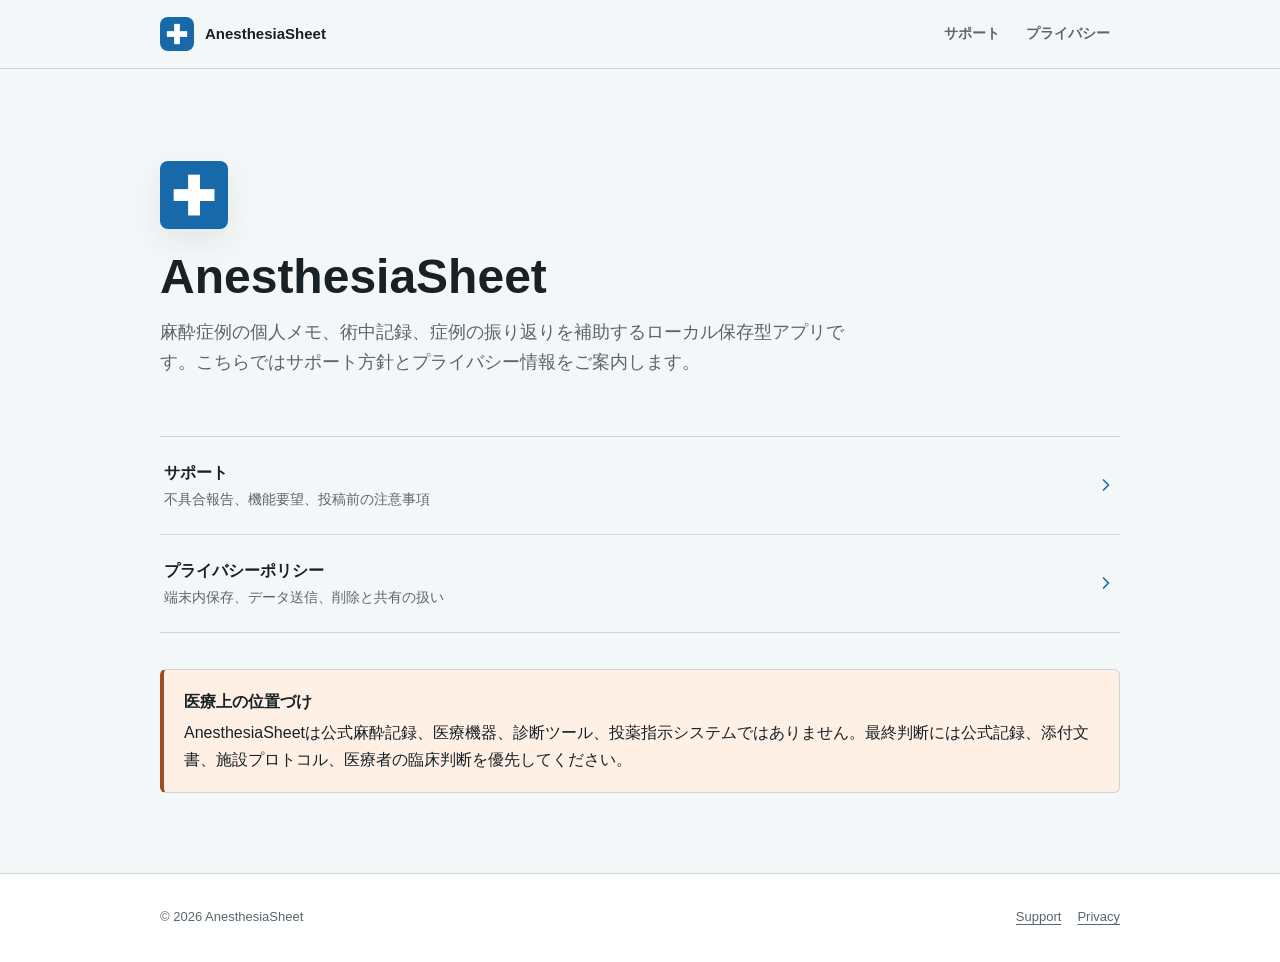
==== index.html @ b28fe206 "Prepare AnesthesiaSheet support site" ====
<!doctype html>
<html lang="ja">
<head>
  <meta charset="utf-8">
  <meta name="viewport" content="width=device-width, initial-scale=1">
  <meta name="description" content="AnesthesiaSheetの公式サポートとプライバシー情報。">
  <meta name="referrer" content="no-referrer">
  <meta http-equiv="Content-Security-Policy" content="default-src 'self'; style-src 'self'; img-src 'self'; object-src 'none'; base-uri 'none'; form-action 'none'">
  <meta name="theme-color" content="#f4f7f8" media="(prefers-color-scheme: light)">
  <meta name="theme-color" content="#0f1518" media="(prefers-color-scheme: dark)">
  <meta property="og:title" content="AnesthesiaSheet Support">
  <meta property="og:description" content="サポート窓口とプライバシー情報">
  <meta property="og:type" content="website">
  <meta property="og:url" content="https://better-day-tech.github.io/anesthesia-sheet-support/">
  <link rel="canonical" href="https://better-day-tech.github.io/anesthesia-sheet-support/">
  <link rel="icon" type="image/png" href="./assets/app-icon.png">
  <link rel="stylesheet" href="./assets/styles.css">
  <title>AnesthesiaSheet Support</title>
</head>
<body>
<a class="skip-link" href="#main">本文へ移動</a>
<header class="site-header">
  <div class="header-inner">
    <a class="brand" href="./" aria-current="page">
      <picture>
        <source srcset="./assets/app-icon-dark.png" media="(prefers-color-scheme: dark)">
        <img src="./assets/app-icon.png" alt="" width="34" height="34">
      </picture>
      <span>AnesthesiaSheet</span>
    </a>
    <nav class="site-nav" aria-label="メインナビゲーション">
      <a href="./support/">サポート</a>
      <a href="./privacy/">プライバシー</a>
    </nav>
  </div>
</header>

<main id="main" class="content">
  <section class="hero">
    <div class="hero-brand">
      <picture>
        <source srcset="./assets/app-icon-dark.png" media="(prefers-color-scheme: dark)">
        <img src="./assets/app-icon.png" alt="AnesthesiaSheetアプリアイコン" width="68" height="68">
      </picture>
    </div>
    <h1>AnesthesiaSheet</h1>
    <p class="lead">麻酔症例の個人メモ、術中記録、症例の振り返りを補助するローカル保存型アプリです。こちらではサポート方針とプライバシー情報をご案内します。</p>
  </section>

  <ul class="action-list" aria-label="サポート情報">
    <li>
      <a class="action-link" href="./support/">
        <span>
          <span class="action-title">サポート</span>
          <span class="action-description">不具合報告、機能要望、投稿前の注意事項</span>
        </span>
        <svg class="action-mark" viewBox="0 0 24 24" aria-hidden="true">
          <path d="m9 18 6-6-6-6"></path>
        </svg>
      </a>
    </li>
    <li>
      <a class="action-link" href="./privacy/">
        <span>
          <span class="action-title">プライバシーポリシー</span>
          <span class="action-description">端末内保存、データ送信、削除と共有の扱い</span>
        </span>
        <svg class="action-mark" viewBox="0 0 24 24" aria-hidden="true">
          <path d="m9 18 6-6-6-6"></path>
        </svg>
      </a>
    </li>
  </ul>

  <aside class="notice" aria-label="医療上の注意">
    <strong>医療上の位置づけ</strong>
    <p>AnesthesiaSheetは公式麻酔記録、医療機器、診断ツール、投薬指示システムではありません。最終判断には公式記録、添付文書、施設プロトコル、医療者の臨床判断を優先してください。</p>
  </aside>
</main>

<footer class="site-footer">
  <div class="footer-inner">
    <span>© 2026 AnesthesiaSheet</span>
    <nav class="footer-links" aria-label="フッターナビゲーション">
      <a href="./support/">Support</a>
      <a href="./privacy/">Privacy</a>
    </nav>
  </div>
</footer>
</body>
</html>
---- assets/styles.css ----
:root {
  color-scheme: light dark;
  --background: #f4f7f8;
  --surface: #ffffff;
  --surface-muted: #eaf1f3;
  --text: #172126;
  --text-muted: #59666d;
  --border: #cbd6da;
  --accent: #1769aa;
  --accent-strong: #0e568f;
  --accent-soft: #e5f2fa;
  --success: #237a57;
  --success-soft: #e5f4ed;
  --warning: #9a4f23;
  --warning-soft: #fff0e5;
  --focus: #f2a900;
  --shadow: 0 12px 30px rgb(23 33 38 / 8%);
}

@media (prefers-color-scheme: dark) {
  :root {
    --background: #0f1518;
    --surface: #171f23;
    --surface-muted: #202b30;
    --text: #f1f5f6;
    --text-muted: #b3c0c5;
    --border: #38474d;
    --accent: #79bff0;
    --accent-strong: #a5d6f7;
    --accent-soft: #17364a;
    --success: #73d2aa;
    --success-soft: #173c30;
    --warning: #f2ad7a;
    --warning-soft: #452b20;
    --focus: #ffd166;
    --shadow: 0 16px 34px rgb(0 0 0 / 24%);
  }
}

* {
  box-sizing: border-box;
}

html {
  scroll-behavior: smooth;
}

body {
  margin: 0;
  background: var(--background);
  color: var(--text);
  font-family: -apple-system, BlinkMacSystemFont, "Hiragino Sans", "Yu Gothic", sans-serif;
  font-size: 16px;
  line-height: 1.7;
}

a {
  color: var(--accent-strong);
  text-underline-offset: 0.2em;
}

a:hover {
  text-decoration-thickness: 2px;
}

a:focus-visible,
summary:focus-visible {
  outline: 3px solid var(--focus);
  outline-offset: 3px;
  border-radius: 4px;
}

.skip-link {
  position: fixed;
  z-index: 100;
  top: 10px;
  left: 10px;
  padding: 8px 12px;
  background: var(--text);
  color: var(--surface);
  transform: translateY(-160%);
}

.skip-link:focus {
  transform: translateY(0);
}

.site-header {
  position: sticky;
  z-index: 20;
  top: 0;
  border-bottom: 1px solid var(--border);
  background: color-mix(in srgb, var(--background) 92%, transparent);
  backdrop-filter: blur(18px);
}

.header-inner,
.content,
.footer-inner {
  width: min(100% - 40px, 960px);
  margin-inline: auto;
}

.header-inner {
  min-height: 68px;
  display: flex;
  align-items: center;
  justify-content: space-between;
  gap: 24px;
}

.brand {
  display: inline-flex;
  align-items: center;
  gap: 11px;
  color: var(--text);
  font-size: 15px;
  font-weight: 700;
  text-decoration: none;
}

.brand picture,
.brand img {
  display: block;
  width: 34px;
  height: 34px;
}

.brand img {
  border-radius: 8px;
}

.site-nav {
  display: flex;
  align-items: center;
  gap: 6px;
}

.site-nav a {
  padding: 7px 10px;
  border-radius: 6px;
  color: var(--text-muted);
  font-size: 14px;
  font-weight: 600;
  text-decoration: none;
}

.site-nav a:hover,
.site-nav a[aria-current="page"] {
  background: var(--surface-muted);
  color: var(--text);
}

.content {
  padding-block: 64px 80px;
}

.hero {
  max-width: 760px;
  padding-block: 28px 36px;
}

.hero-brand {
  display: flex;
  align-items: center;
  gap: 18px;
  margin-bottom: 20px;
}

.hero-brand picture,
.hero-brand img {
  display: block;
  width: 68px;
  height: 68px;
}

.hero-brand img {
  border-radius: 8px;
  box-shadow: var(--shadow);
}

h1,
h2,
h3,
p {
  margin-top: 0;
}

h1 {
  margin-bottom: 14px;
  font-size: clamp(2rem, 6vw, 3rem);
  line-height: 1.15;
  letter-spacing: 0;
}

h2 {
  margin-bottom: 12px;
  font-size: 1.35rem;
  line-height: 1.35;
  letter-spacing: 0;
}

h3 {
  margin-bottom: 8px;
  font-size: 1rem;
  line-height: 1.45;
  letter-spacing: 0;
}

p,
li {
  color: var(--text-muted);
}

.lead {
  max-width: 710px;
  margin-bottom: 0;
  color: var(--text-muted);
  font-size: 1.1rem;
}

.action-list {
  margin: 22px 0 0;
  padding: 0;
  border-top: 1px solid var(--border);
  list-style: none;
}

.action-list li {
  border-bottom: 1px solid var(--border);
}

.action-link {
  display: grid;
  grid-template-columns: minmax(0, 1fr) auto;
  gap: 18px;
  align-items: center;
  padding: 22px 4px;
  color: var(--text);
  text-decoration: none;
}

.action-link:hover .action-title {
  color: var(--accent-strong);
}

.action-title,
.action-description {
  display: block;
}

.action-title {
  margin-bottom: 2px;
  font-weight: 700;
}

.action-description {
  color: var(--text-muted);
  font-size: 14px;
}

.action-mark {
  display: block;
  width: 20px;
  height: 20px;
  color: var(--accent);
  fill: none;
  stroke: currentColor;
  stroke-linecap: round;
  stroke-linejoin: round;
  stroke-width: 2;
}

.notice {
  margin-top: 36px;
  padding: 18px 20px;
  border: 1px solid var(--border);
  border-left: 4px solid var(--warning);
  border-radius: 6px;
  background: var(--warning-soft);
}

.notice strong {
  display: block;
  margin-bottom: 4px;
}

.notice p {
  margin-bottom: 0;
  color: var(--text);
}

.page-header {
  max-width: 760px;
  margin-bottom: 42px;
}

.page-header h1 {
  margin-bottom: 10px;
}

.meta {
  margin-bottom: 14px;
  color: var(--text-muted);
  font-size: 13px;
}

.language-links {
  display: flex;
  flex-wrap: wrap;
  gap: 8px;
  margin-top: 20px;
}

.language-links a {
  padding: 6px 10px;
  border: 1px solid var(--border);
  border-radius: 6px;
  background: var(--surface);
  color: var(--text);
  font-size: 14px;
  font-weight: 600;
  text-decoration: none;
}

.fact-strip {
  display: grid;
  grid-template-columns: repeat(3, minmax(0, 1fr));
  margin: 30px 0 8px;
  border-block: 1px solid var(--border);
}

.fact {
  padding: 18px 16px;
}

.fact + .fact {
  border-left: 1px solid var(--border);
}

.fact-label,
.fact-value {
  display: block;
}

.fact-label {
  margin-bottom: 3px;
  color: var(--text-muted);
  font-size: 12px;
}

.fact-value {
  color: var(--success);
  font-size: 14px;
  font-weight: 700;
}

.page-layout {
  display: grid;
  grid-template-columns: 210px minmax(0, 1fr);
  gap: 54px;
  align-items: start;
}

.toc {
  position: sticky;
  top: 96px;
}

.toc h2 {
  margin-bottom: 10px;
  color: var(--text-muted);
  font-size: 12px;
  text-transform: uppercase;
}

.toc a {
  display: block;
  padding: 6px 0;
  color: var(--text-muted);
  font-size: 14px;
  text-decoration: none;
}

.toc a:hover {
  color: var(--text);
}

.document {
  min-width: 0;
}

.document > section {
  padding-bottom: 38px;
  scroll-margin-top: 98px;
}

.document > section + section {
  padding-top: 38px;
  border-top: 1px solid var(--border);
}

.document p:last-child,
.document ul:last-child {
  margin-bottom: 0;
}

.document ul {
  padding-left: 1.25rem;
}

.primary-link {
  display: inline-flex;
  align-items: center;
  justify-content: center;
  min-height: 44px;
  margin-top: 8px;
  padding: 9px 15px;
  border: 1px solid var(--accent-strong);
  border-radius: 6px;
  background: var(--accent-strong);
  color: var(--surface);
  font-weight: 700;
  text-decoration: none;
}

.primary-link:hover {
  filter: brightness(1.08);
}

.privacy-box {
  margin: 18px 0 0;
  padding: 16px 18px;
  border: 1px solid var(--border);
  border-radius: 6px;
  background: var(--surface-muted);
}

.privacy-box p {
  margin-bottom: 0;
  color: var(--text);
}

.site-footer {
  border-top: 1px solid var(--border);
  background: var(--surface);
}

.footer-inner {
  display: flex;
  align-items: center;
  justify-content: space-between;
  gap: 24px;
  min-height: 88px;
  color: var(--text-muted);
  font-size: 13px;
}

.footer-links {
  display: flex;
  gap: 16px;
}

.footer-links a {
  color: var(--text-muted);
}

@media (max-width: 720px) {
  .header-inner,
  .content,
  .footer-inner {
    width: min(100% - 28px, 960px);
  }

  .header-inner {
    min-height: 60px;
    gap: 12px;
  }

  .brand picture,
  .brand img {
    width: 30px;
    height: 30px;
  }

  .site-nav {
    gap: 0;
  }

  .site-nav a {
    padding-inline: 7px;
    font-size: 13px;
  }

  .content {
    padding-block: 38px 56px;
  }

  .hero {
    padding-block: 16px 26px;
  }

  .hero-brand {
    align-items: flex-start;
  }

  .hero-brand picture,
  .hero-brand img {
    width: 58px;
    height: 58px;
  }

  .page-layout {
    display: block;
  }

  .toc {
    position: static;
    margin-bottom: 38px;
    padding-bottom: 18px;
    border-bottom: 1px solid var(--border);
  }

  .toc nav {
    display: flex;
    flex-wrap: wrap;
    gap: 2px 14px;
  }

  .fact-strip {
    grid-template-columns: 1fr;
  }

  .fact + .fact {
    border-top: 1px solid var(--border);
    border-left: 0;
  }

  .footer-inner {
    align-items: flex-start;
    flex-direction: column;
    justify-content: center;
    padding-block: 20px;
  }
}

@media (prefers-reduced-motion: reduce) {
  html {
    scroll-behavior: auto;
  }
}
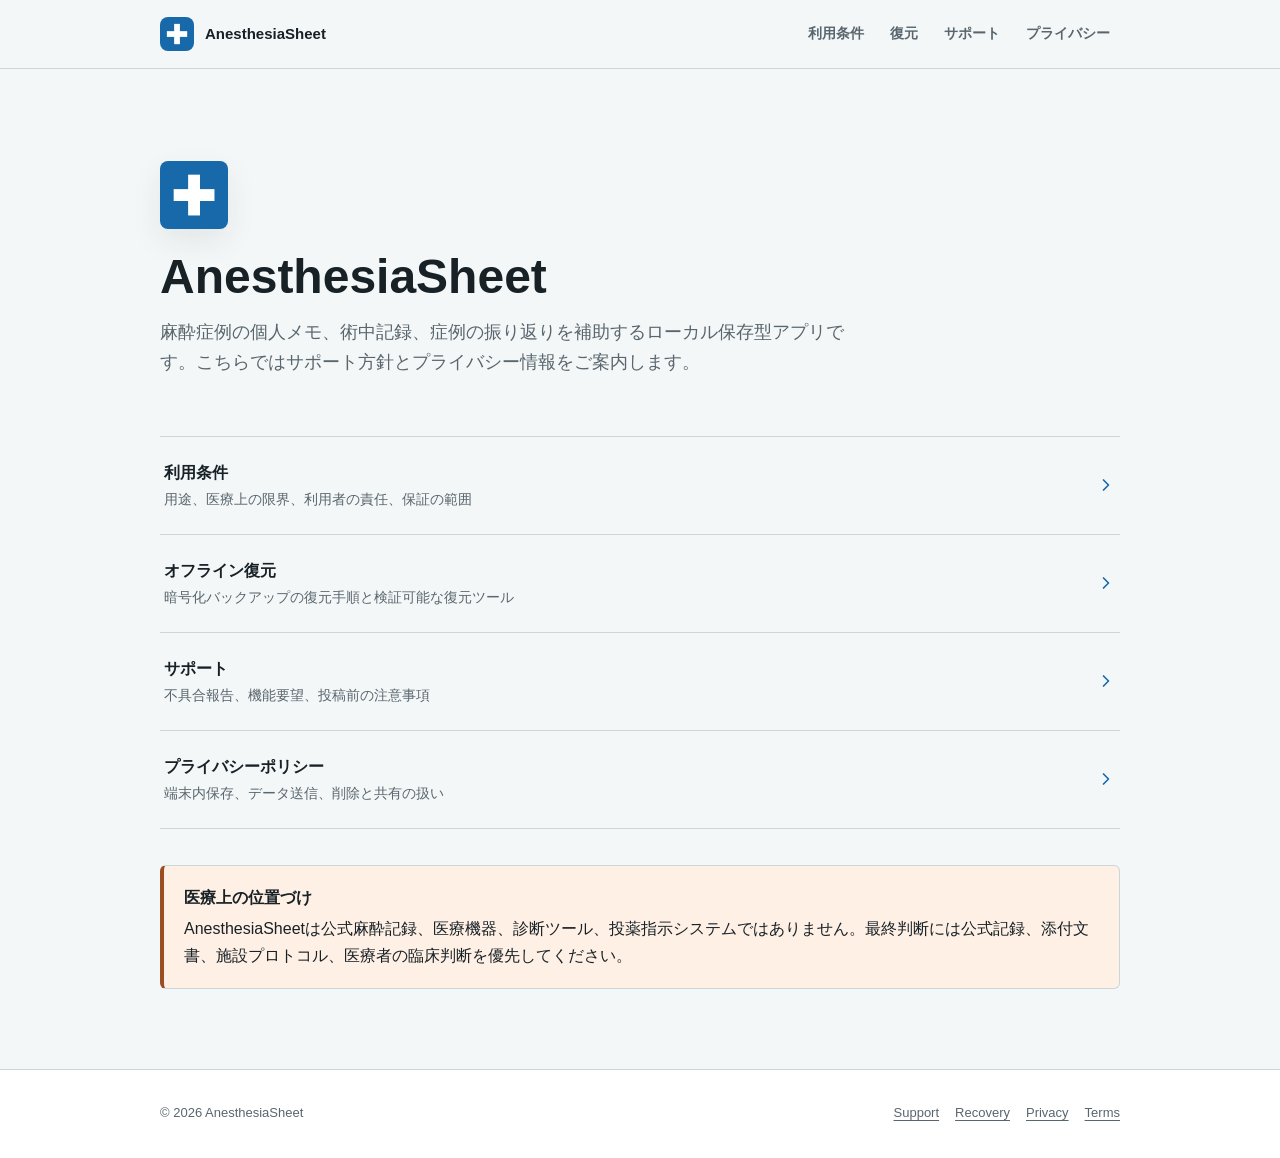
==== commit 94e214e5: "Finalize unpublished support and recovery package" ====
--- a/index.html
+++ b/index.html
@@ -29,6 +29,8 @@
       <span>AnesthesiaSheet</span>
     </a>
     <nav class="site-nav" aria-label="メインナビゲーション">
+      <a href="./terms/">利用条件</a>
+      <a href="./recovery/">復元</a>
       <a href="./support/">サポート</a>
       <a href="./privacy/">プライバシー</a>
     </nav>
@@ -48,6 +50,28 @@
   </section>
 
   <ul class="action-list" aria-label="サポート情報">
+    <li>
+      <a class="action-link" href="./terms/">
+        <span>
+          <span class="action-title">利用条件</span>
+          <span class="action-description">用途、医療上の限界、利用者の責任、保証の範囲</span>
+        </span>
+        <svg class="action-mark" viewBox="0 0 24 24" aria-hidden="true">
+          <path d="m9 18 6-6-6-6"></path>
+        </svg>
+      </a>
+    </li>
+    <li>
+      <a class="action-link" href="./recovery/">
+        <span>
+          <span class="action-title">オフライン復元</span>
+          <span class="action-description">暗号化バックアップの復元手順と検証可能な復元ツール</span>
+        </span>
+        <svg class="action-mark" viewBox="0 0 24 24" aria-hidden="true">
+          <path d="m9 18 6-6-6-6"></path>
+        </svg>
+      </a>
+    </li>
     <li>
       <a class="action-link" href="./support/">
         <span>
@@ -83,7 +107,9 @@
     <span>© 2026 AnesthesiaSheet</span>
     <nav class="footer-links" aria-label="フッターナビゲーション">
       <a href="./support/">Support</a>
+      <a href="./recovery/">Recovery</a>
       <a href="./privacy/">Privacy</a>
+      <a href="./terms/">Terms</a>
     </nav>
   </div>
 </footer>
--- a/assets/styles.css
+++ b/assets/styles.css
@@ -290,6 +290,77 @@
   color: var(--text);
 }
 
+.eyebrow {
+  margin-bottom: 8px;
+  color: var(--accent-strong);
+  font-size: 13px;
+  font-weight: 700;
+  text-transform: uppercase;
+}
+
+.document-page {
+  max-width: 960px;
+}
+
+.document-section {
+  max-width: 760px;
+  padding-block: 26px;
+  border-top: 1px solid var(--border);
+}
+
+.document-section code {
+  padding: 2px 5px;
+  border-radius: 4px;
+  background: var(--surface-muted);
+  color: var(--text);
+  font-family: ui-monospace, SFMono-Regular, Menlo, monospace;
+  font-size: 0.9em;
+}
+
+.steps {
+  margin: 0;
+  padding-left: 1.4em;
+}
+
+.steps li + li {
+  margin-top: 9px;
+}
+
+.download-row {
+  display: grid;
+  grid-template-columns: repeat(2, minmax(0, 1fr));
+  gap: 12px;
+}
+
+.download-button {
+  display: grid;
+  min-height: 82px;
+  align-content: center;
+  padding: 14px 16px;
+  border: 1px solid var(--accent);
+  border-radius: 6px;
+  background: var(--accent-soft);
+  color: var(--text);
+  font-weight: 700;
+  text-decoration: none;
+}
+
+.download-button.secondary {
+  border-color: var(--border);
+  background: var(--surface);
+}
+
+.download-button span {
+  color: var(--text-muted);
+  font-size: 13px;
+  font-weight: 400;
+}
+
+.document-note {
+  margin-top: 14px;
+  font-size: 14px;
+}
+
 .page-header {
   max-width: 760px;
   margin-bottom: 42px;
@@ -466,6 +537,10 @@
 }
 
 @media (max-width: 720px) {
+  .download-row {
+    grid-template-columns: 1fr;
+  }
+
   .header-inner,
   .content,
   .footer-inner {
@@ -544,6 +619,33 @@
   }
 }
 
+@media (max-width: 520px) {
+  .brand {
+    flex: 0 0 auto;
+  }
+
+  .brand span {
+    position: absolute;
+    width: 1px;
+    height: 1px;
+    padding: 0;
+    margin: -1px;
+    overflow: hidden;
+    clip: rect(0, 0, 0, 0);
+    white-space: nowrap;
+    border: 0;
+  }
+
+  .site-nav {
+    min-width: 0;
+  }
+
+  .site-nav a {
+    padding-inline: 6px;
+    font-size: 12px;
+  }
+}
+
 @media (prefers-reduced-motion: reduce) {
   html {
     scroll-behavior: auto;
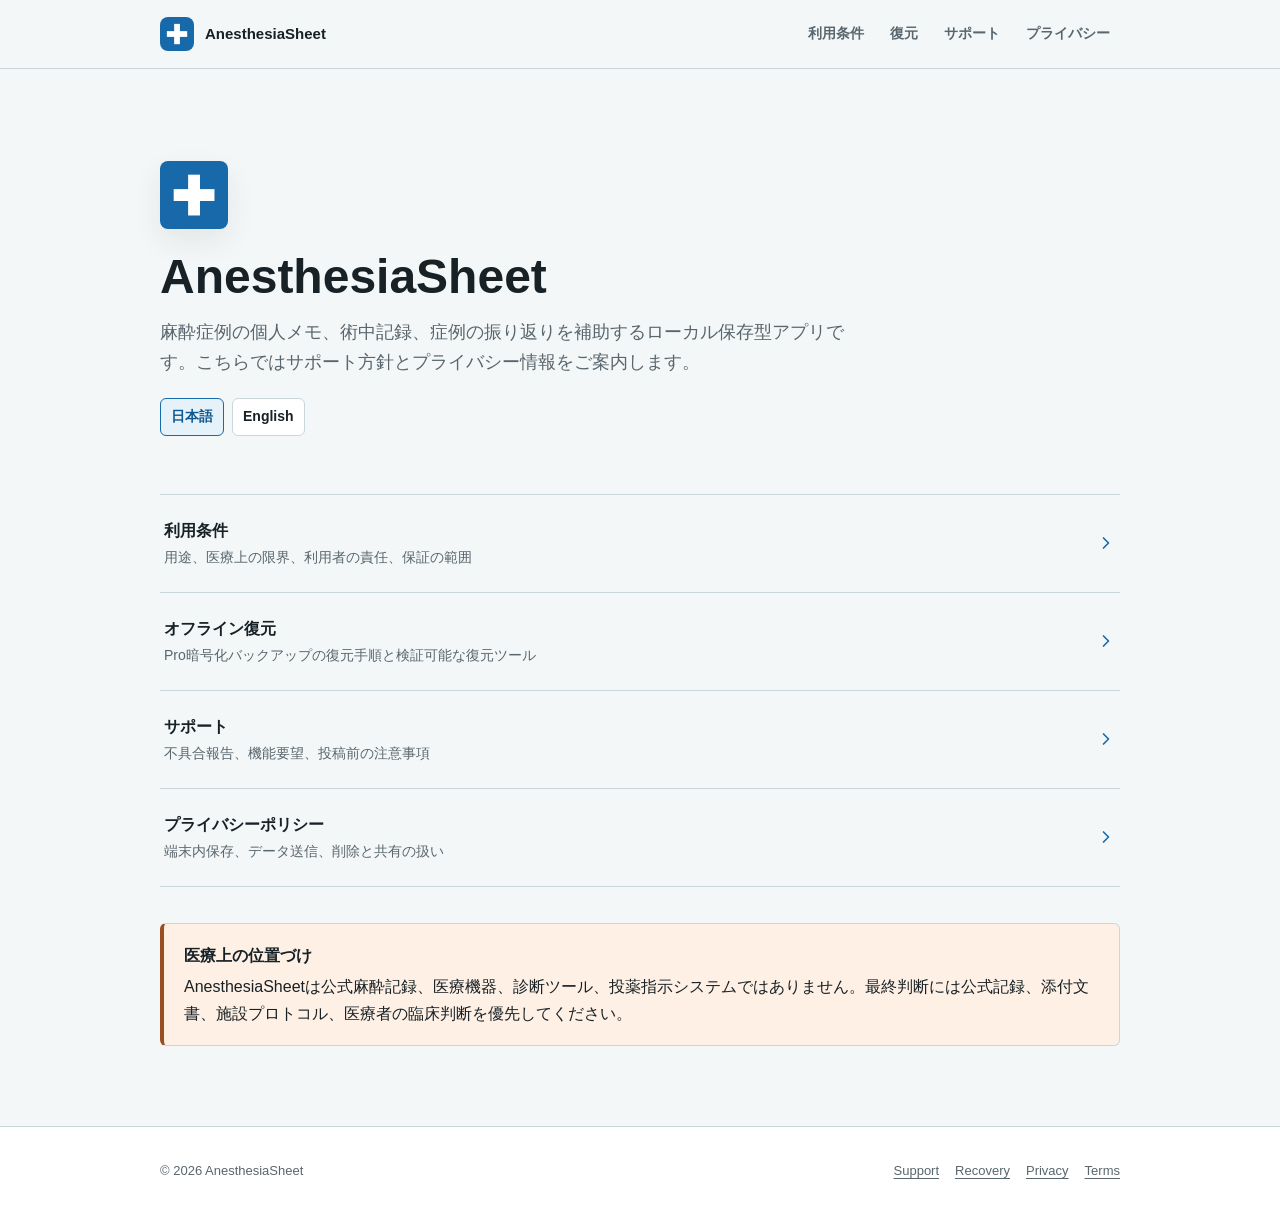
==== commit 7714cb12: "Bilingual support documents (7/17)" ====
--- a/index.html
+++ b/index.html
@@ -13,6 +13,9 @@
   <meta property="og:type" content="website">
   <meta property="og:url" content="https://better-day-tech.github.io/anesthesia-sheet-support/">
   <link rel="canonical" href="https://better-day-tech.github.io/anesthesia-sheet-support/">
+  <link rel="alternate" hreflang="ja" href="https://better-day-tech.github.io/anesthesia-sheet-support/">
+  <link rel="alternate" hreflang="en" href="https://better-day-tech.github.io/anesthesia-sheet-support/en/">
+  <link rel="alternate" hreflang="x-default" href="https://better-day-tech.github.io/anesthesia-sheet-support/">
   <link rel="icon" type="image/png" href="./assets/app-icon.png">
   <link rel="stylesheet" href="./assets/styles.css">
   <title>AnesthesiaSheet Support</title>
@@ -47,6 +50,10 @@
     </div>
     <h1>AnesthesiaSheet</h1>
     <p class="lead">麻酔症例の個人メモ、術中記録、症例の振り返りを補助するローカル保存型アプリです。こちらではサポート方針とプライバシー情報をご案内します。</p>
+    <nav class="language-links" aria-label="言語">
+      <a href="./" aria-current="page" lang="ja">日本語</a>
+      <a href="./en/" hreflang="en" lang="en">English</a>
+    </nav>
   </section>
 
   <ul class="action-list" aria-label="サポート情報">
@@ -65,7 +72,7 @@
       <a class="action-link" href="./recovery/">
         <span>
           <span class="action-title">オフライン復元</span>
-          <span class="action-description">暗号化バックアップの復元手順と検証可能な復元ツール</span>
+          <span class="action-description">Pro暗号化バックアップの復元手順と検証可能な復元ツール</span>
         </span>
         <svg class="action-mark" viewBox="0 0 24 24" aria-hidden="true">
           <path d="m9 18 6-6-6-6"></path>
--- a/assets/styles.css
+++ b/assets/styles.css
@@ -394,6 +394,13 @@
   text-decoration: none;
 }
 
+.language-links a:hover,
+.language-links a[aria-current="page"] {
+  border-color: var(--accent);
+  background: var(--accent-soft);
+  color: var(--accent-strong);
+}
+
 .fact-strip {
   display: grid;
   grid-template-columns: repeat(3, minmax(0, 1fr));
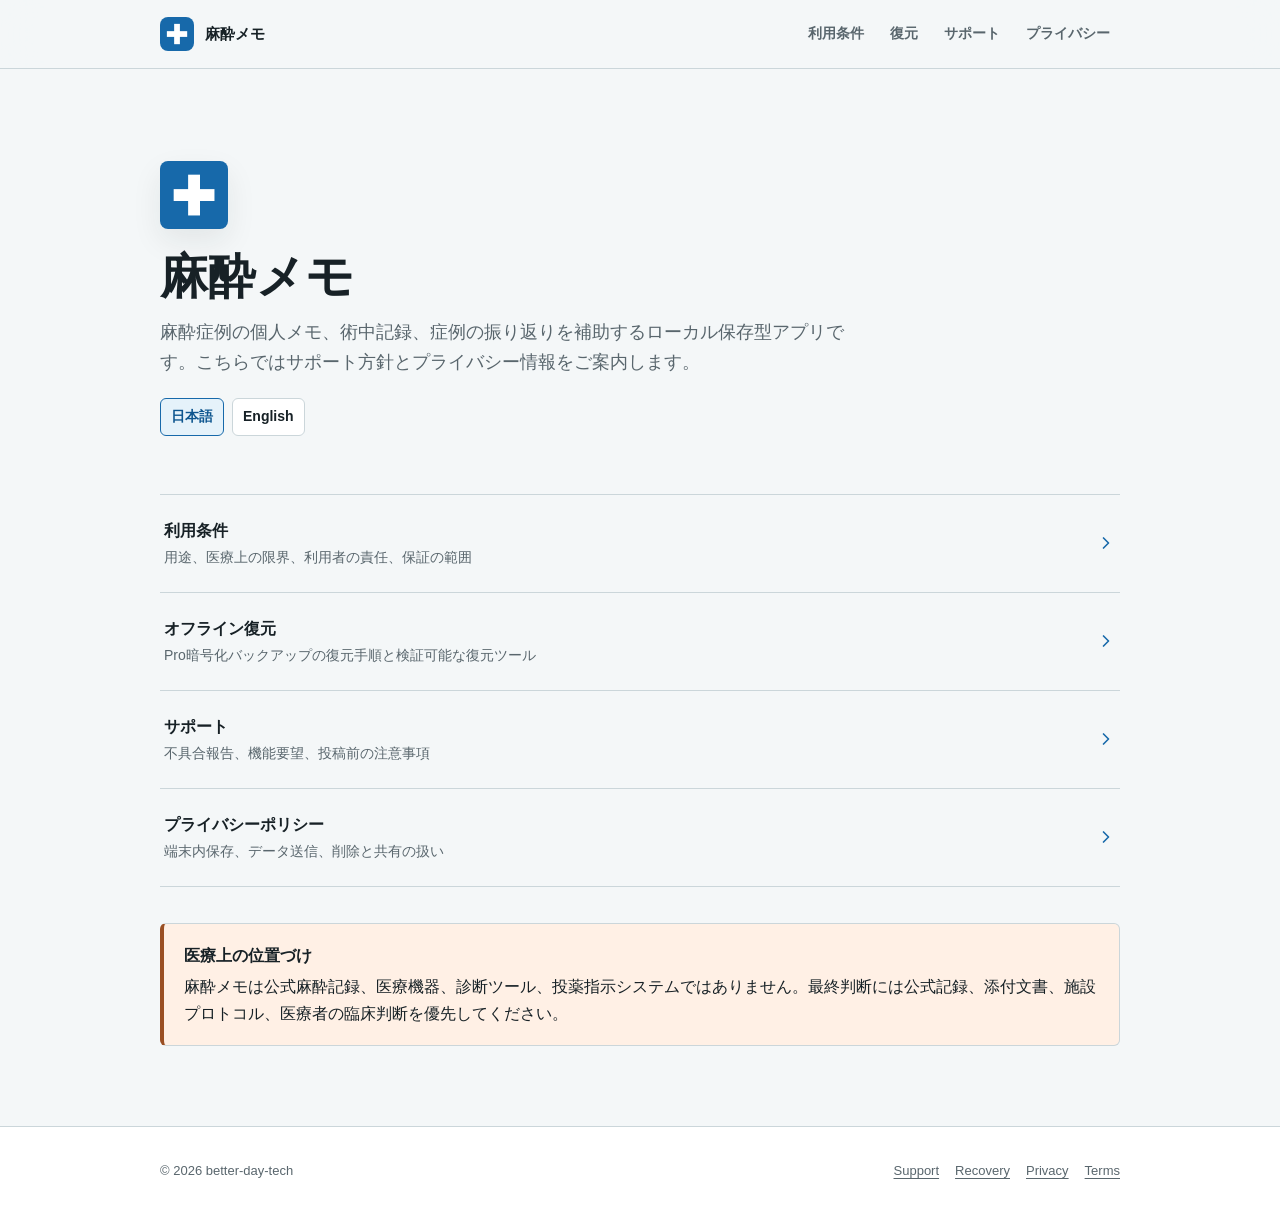
==== commit bcb5cfa4: "Align public support site with Anesthesia Memo branding" ====
--- a/index.html
+++ b/index.html
@@ -3,12 +3,12 @@
 <head>
   <meta charset="utf-8">
   <meta name="viewport" content="width=device-width, initial-scale=1">
-  <meta name="description" content="AnesthesiaSheetの公式サポートとプライバシー情報。">
+  <meta name="description" content="麻酔メモの公式サポートとプライバシー情報。">
   <meta name="referrer" content="no-referrer">
   <meta http-equiv="Content-Security-Policy" content="default-src 'self'; style-src 'self'; img-src 'self'; object-src 'none'; base-uri 'none'; form-action 'none'">
   <meta name="theme-color" content="#f4f7f8" media="(prefers-color-scheme: light)">
   <meta name="theme-color" content="#0f1518" media="(prefers-color-scheme: dark)">
-  <meta property="og:title" content="AnesthesiaSheet Support">
+  <meta property="og:title" content="麻酔メモ サポート">
   <meta property="og:description" content="サポート窓口とプライバシー情報">
   <meta property="og:type" content="website">
   <meta property="og:url" content="https://better-day-tech.github.io/anesthesia-sheet-support/">
@@ -18,7 +18,7 @@
   <link rel="alternate" hreflang="x-default" href="https://better-day-tech.github.io/anesthesia-sheet-support/">
   <link rel="icon" type="image/png" href="./assets/app-icon.png">
   <link rel="stylesheet" href="./assets/styles.css">
-  <title>AnesthesiaSheet Support</title>
+  <title>麻酔メモ サポート</title>
 </head>
 <body>
 <a class="skip-link" href="#main">本文へ移動</a>
@@ -29,7 +29,7 @@
         <source srcset="./assets/app-icon-dark.png" media="(prefers-color-scheme: dark)">
         <img src="./assets/app-icon.png" alt="" width="34" height="34">
       </picture>
-      <span>AnesthesiaSheet</span>
+      <span>麻酔メモ</span>
     </a>
     <nav class="site-nav" aria-label="メインナビゲーション">
       <a href="./terms/">利用条件</a>
@@ -45,10 +45,10 @@
     <div class="hero-brand">
       <picture>
         <source srcset="./assets/app-icon-dark.png" media="(prefers-color-scheme: dark)">
-        <img src="./assets/app-icon.png" alt="AnesthesiaSheetアプリアイコン" width="68" height="68">
+        <img src="./assets/app-icon.png" alt="麻酔メモのアプリアイコン" width="68" height="68">
       </picture>
     </div>
-    <h1>AnesthesiaSheet</h1>
+    <h1>麻酔メモ</h1>
     <p class="lead">麻酔症例の個人メモ、術中記録、症例の振り返りを補助するローカル保存型アプリです。こちらではサポート方針とプライバシー情報をご案内します。</p>
     <nav class="language-links" aria-label="言語">
       <a href="./" aria-current="page" lang="ja">日本語</a>
@@ -105,13 +105,13 @@
 
   <aside class="notice" aria-label="医療上の注意">
     <strong>医療上の位置づけ</strong>
-    <p>AnesthesiaSheetは公式麻酔記録、医療機器、診断ツール、投薬指示システムではありません。最終判断には公式記録、添付文書、施設プロトコル、医療者の臨床判断を優先してください。</p>
+    <p>麻酔メモは公式麻酔記録、医療機器、診断ツール、投薬指示システムではありません。最終判断には公式記録、添付文書、施設プロトコル、医療者の臨床判断を優先してください。</p>
   </aside>
 </main>
 
 <footer class="site-footer">
   <div class="footer-inner">
-    <span>© 2026 AnesthesiaSheet</span>
+    <span>© 2026 better-day-tech</span>
     <nav class="footer-links" aria-label="フッターナビゲーション">
       <a href="./support/">Support</a>
       <a href="./recovery/">Recovery</a>
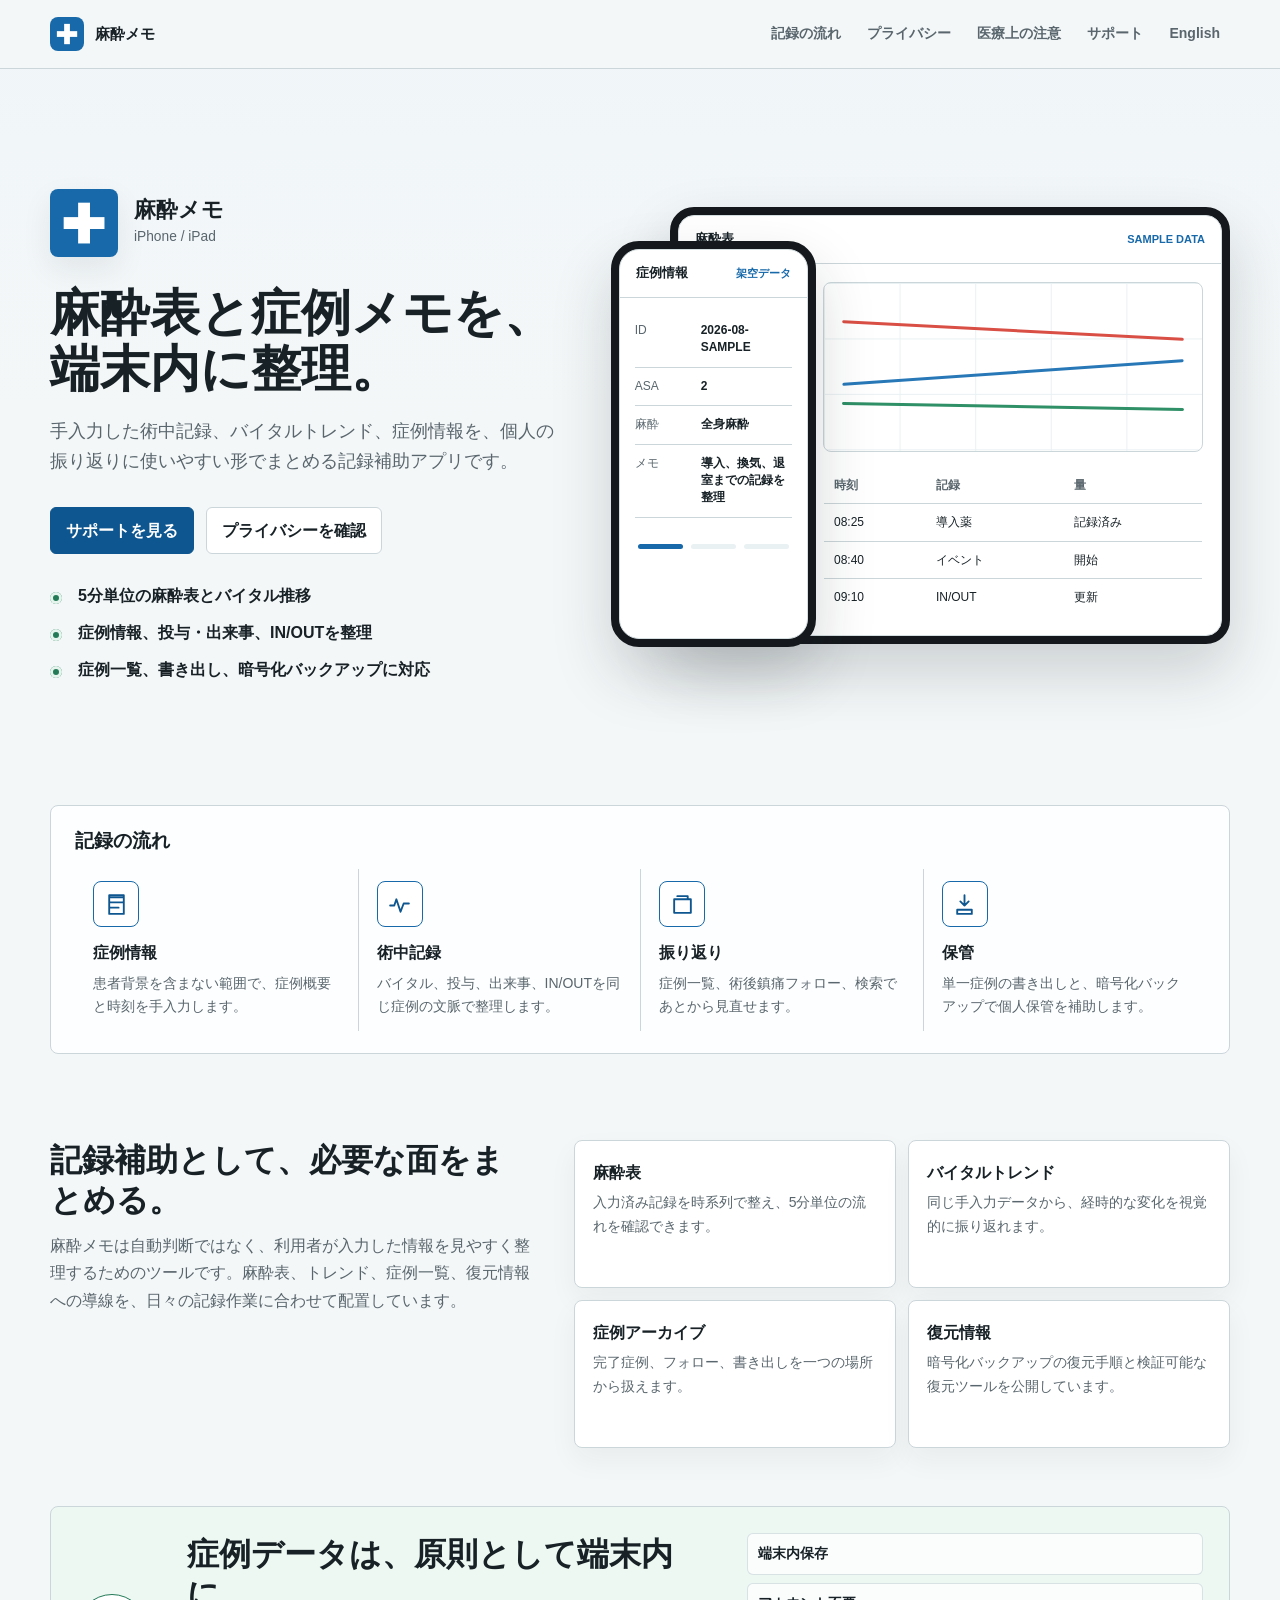
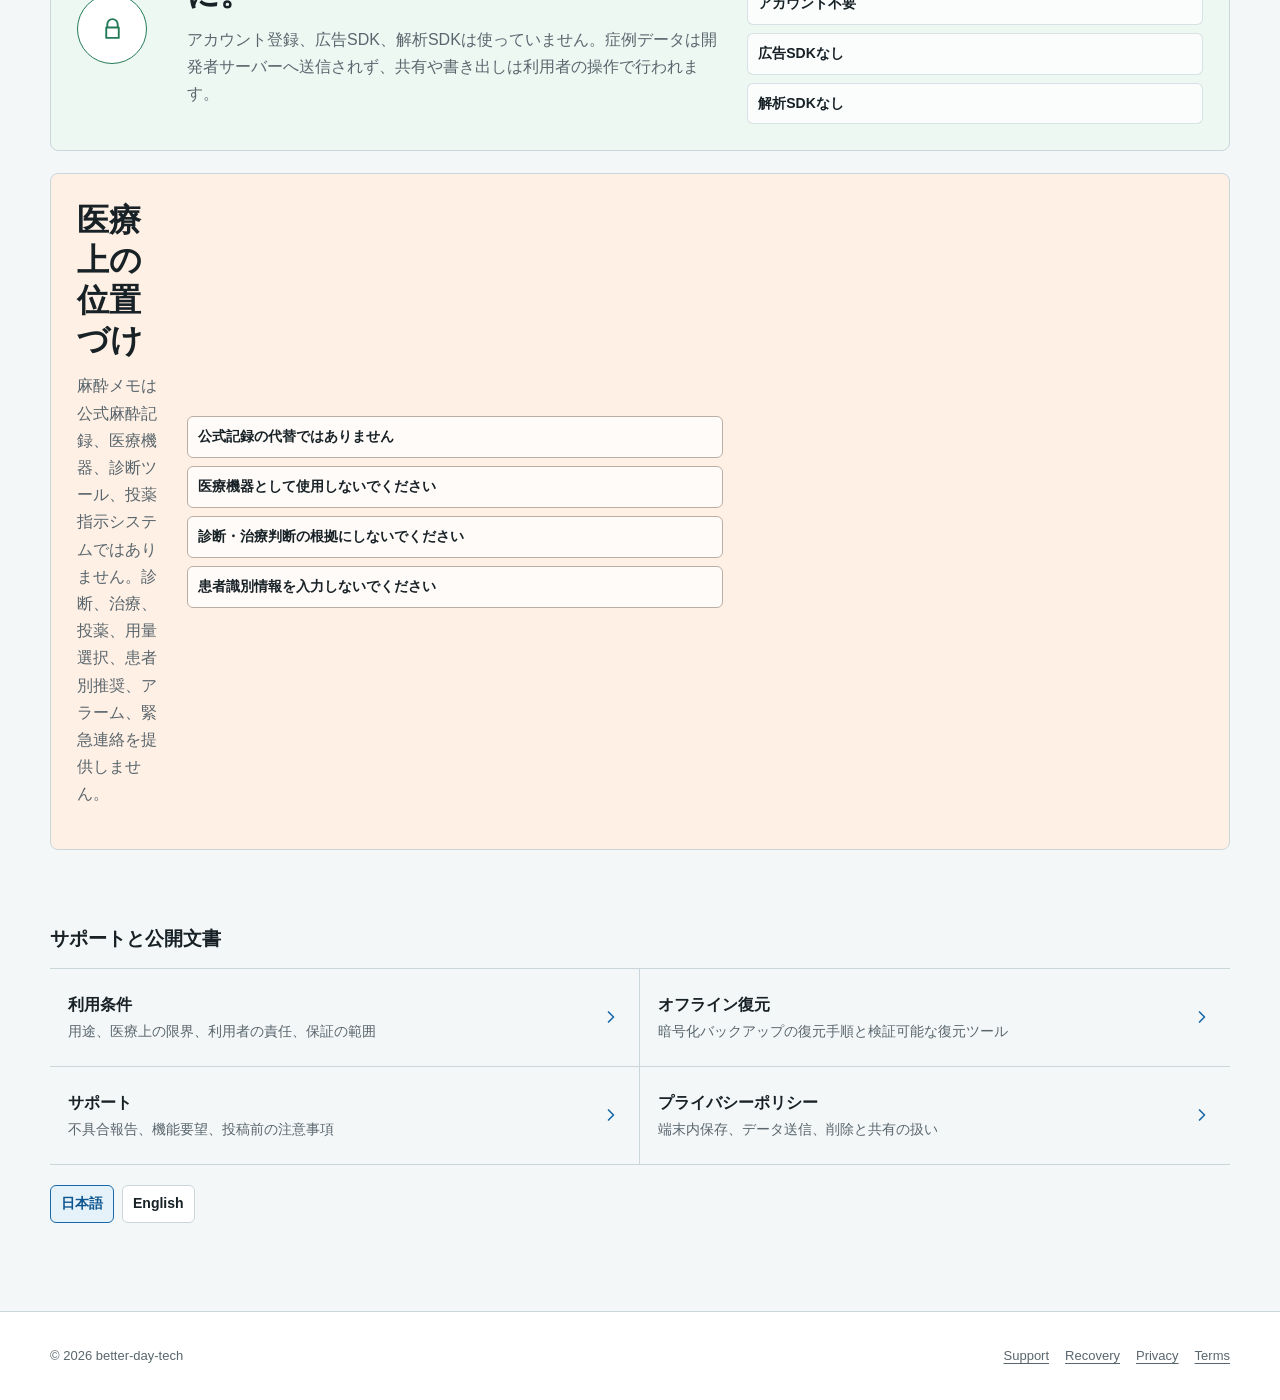
==== commit 38192656: "Improve product landing page" ====
--- a/index.html
+++ b/index.html
@@ -3,13 +3,13 @@
 <head>
   <meta charset="utf-8">
   <meta name="viewport" content="width=device-width, initial-scale=1">
-  <meta name="description" content="麻酔メモの公式サポートとプライバシー情報。">
+  <meta name="description" content="麻酔表、バイタルトレンド、症例メモを端末内に整理する記録補助アプリ、麻酔メモの公式サポートページ。">
   <meta name="referrer" content="no-referrer">
   <meta http-equiv="Content-Security-Policy" content="default-src 'self'; style-src 'self'; img-src 'self'; object-src 'none'; base-uri 'none'; form-action 'none'">
   <meta name="theme-color" content="#f4f7f8" media="(prefers-color-scheme: light)">
   <meta name="theme-color" content="#0f1518" media="(prefers-color-scheme: dark)">
-  <meta property="og:title" content="麻酔メモ サポート">
-  <meta property="og:description" content="サポート窓口とプライバシー情報">
+  <meta property="og:title" content="麻酔メモ | Better Day Tech">
+  <meta property="og:description" content="麻酔表、バイタルトレンド、症例メモを端末内に整理する記録補助アプリ。">
   <meta property="og:type" content="website">
   <meta property="og:url" content="https://better-day-tech.github.io/anesthesia-sheet-support/">
   <link rel="canonical" href="https://better-day-tech.github.io/anesthesia-sheet-support/">
@@ -18,9 +18,9 @@
   <link rel="alternate" hreflang="x-default" href="https://better-day-tech.github.io/anesthesia-sheet-support/">
   <link rel="icon" type="image/png" href="./assets/app-icon.png">
   <link rel="stylesheet" href="./assets/styles.css">
-  <title>麻酔メモ サポート</title>
+  <title>麻酔メモ | Better Day Tech</title>
 </head>
-<body>
+<body class="product-home">
 <a class="skip-link" href="#main">本文へ移動</a>
 <header class="site-header">
   <div class="header-inner">
@@ -32,81 +32,217 @@
       <span>麻酔メモ</span>
     </a>
     <nav class="site-nav" aria-label="メインナビゲーション">
-      <a href="./terms/">利用条件</a>
-      <a href="./recovery/">復元</a>
+      <a href="#workflow">記録の流れ</a>
+      <a href="#privacy">プライバシー</a>
+      <a href="#boundary">医療上の注意</a>
       <a href="./support/">サポート</a>
-      <a href="./privacy/">プライバシー</a>
+      <a href="./en/" hreflang="en" lang="en">English</a>
     </nav>
   </div>
 </header>
 
-<main id="main" class="content">
-  <section class="hero">
-    <div class="hero-brand">
-      <picture>
-        <source srcset="./assets/app-icon-dark.png" media="(prefers-color-scheme: dark)">
-        <img src="./assets/app-icon.png" alt="麻酔メモのアプリアイコン" width="68" height="68">
-      </picture>
-    </div>
-    <h1>麻酔メモ</h1>
-    <p class="lead">麻酔症例の個人メモ、術中記録、症例の振り返りを補助するローカル保存型アプリです。こちらではサポート方針とプライバシー情報をご案内します。</p>
+<main id="main" class="content home-content">
+  <section class="product-hero" aria-labelledby="hero-title">
+    <div class="hero-copy">
+      <div class="hero-brand-lockup">
+        <picture>
+          <source srcset="./assets/app-icon-dark.png" media="(prefers-color-scheme: dark)">
+          <img src="./assets/app-icon.png" alt="" width="68" height="68">
+        </picture>
+        <span>
+          <strong>麻酔メモ</strong>
+          <small>iPhone / iPad</small>
+        </span>
+      </div>
+      <h1 id="hero-title">麻酔表と症例メモを、<br>端末内に整理。</h1>
+      <p class="lead">手入力した術中記録、バイタルトレンド、症例情報を、個人の振り返りに使いやすい形でまとめる記録補助アプリです。</p>
+      <div class="hero-actions">
+        <a class="primary-link" href="./support/">サポートを見る</a>
+        <a class="secondary-link" href="./privacy/">プライバシーを確認</a>
+      </div>
+      <ul class="hero-proof" aria-label="主な特徴">
+        <li>5分単位の麻酔表とバイタル推移</li>
+        <li>症例情報、投与・出来事、IN/OUTを整理</li>
+        <li>症例一覧、書き出し、暗号化バックアップに対応</li>
+      </ul>
+    </div>
+
+    <div class="device-showcase" aria-label="麻酔メモの画面イメージ">
+      <div class="phone-frame" aria-hidden="true">
+        <div class="mock-screen">
+          <div class="mock-bar">
+            <span>症例情報</span>
+            <strong>架空データ</strong>
+          </div>
+          <dl class="case-list">
+            <div><dt>ID</dt><dd>2026-08-SAMPLE</dd></div>
+            <div><dt>ASA</dt><dd>2</dd></div>
+            <div><dt>麻酔</dt><dd>全身麻酔</dd></div>
+            <div><dt>メモ</dt><dd>導入、換気、退室までの記録を整理</dd></div>
+          </dl>
+          <div class="mini-tabs">
+            <span></span><span></span><span></span>
+          </div>
+        </div>
+      </div>
+
+      <div class="tablet-frame" aria-hidden="true">
+        <div class="mock-screen tablet-screen">
+          <div class="mock-bar">
+            <span>麻酔表</span>
+            <strong>SAMPLE DATA</strong>
+          </div>
+          <div class="chart-layout">
+            <div class="timeline">
+              <span>08:20 入室</span>
+              <span>08:25 麻酔導入</span>
+              <span>08:40 手術開始</span>
+              <span>10:15 退室</span>
+            </div>
+            <div class="trend-card">
+              <div class="trend-grid">
+                <i class="line red"></i>
+                <i class="line blue"></i>
+                <i class="line green"></i>
+              </div>
+            </div>
+            <table class="mock-table">
+              <tr><th>時刻</th><th>記録</th><th>量</th></tr>
+              <tr><td>08:25</td><td>導入薬</td><td>記録済み</td></tr>
+              <tr><td>08:40</td><td>イベント</td><td>開始</td></tr>
+              <tr><td>09:10</td><td>IN/OUT</td><td>更新</td></tr>
+            </table>
+          </div>
+        </div>
+      </div>
+    </div>
+  </section>
+
+  <section id="workflow" class="workflow-panel" aria-labelledby="workflow-title">
+    <h2 id="workflow-title">記録の流れ</h2>
+    <ol class="workflow-list">
+      <li>
+        <span class="step-icon">
+          <svg viewBox="0 0 24 24" aria-hidden="true"><path d="M6 5h12M6 10h12M6 15h8M5 3h14v18H5z"></path></svg>
+        </span>
+        <strong>症例情報</strong>
+        <p>患者背景を含まない範囲で、症例概要と時刻を手入力します。</p>
+      </li>
+      <li>
+        <span class="step-icon">
+          <svg viewBox="0 0 24 24" aria-hidden="true"><path d="M3 13h4l2-6 4 12 3-8h5"></path></svg>
+        </span>
+        <strong>術中記録</strong>
+        <p>バイタル、投与、出来事、IN/OUTを同じ症例の文脈で整理します。</p>
+      </li>
+      <li>
+        <span class="step-icon">
+          <svg viewBox="0 0 24 24" aria-hidden="true"><path d="M4 7h16v13H4zM7 4h10v3"></path></svg>
+        </span>
+        <strong>振り返り</strong>
+        <p>症例一覧、術後鎮痛フォロー、検索であとから見直せます。</p>
+      </li>
+      <li>
+        <span class="step-icon">
+          <svg viewBox="0 0 24 24" aria-hidden="true"><path d="M12 3v10m0 0 4-4m-4 4-4-4M5 17h14v4H5z"></path></svg>
+        </span>
+        <strong>保管</strong>
+        <p>単一症例の書き出しと、暗号化バックアップで個人保管を補助します。</p>
+      </li>
+    </ol>
+  </section>
+
+  <section class="feature-section" aria-labelledby="features-title">
+    <div>
+      <h2 id="features-title">記録補助として、必要な面をまとめる。</h2>
+      <p>麻酔メモは自動判断ではなく、利用者が入力した情報を見やすく整理するためのツールです。麻酔表、トレンド、症例一覧、復元情報への導線を、日々の記録作業に合わせて配置しています。</p>
+    </div>
+    <div class="feature-grid">
+      <article>
+        <strong>麻酔表</strong>
+        <p>入力済み記録を時系列で整え、5分単位の流れを確認できます。</p>
+      </article>
+      <article>
+        <strong>バイタルトレンド</strong>
+        <p>同じ手入力データから、経時的な変化を視覚的に振り返れます。</p>
+      </article>
+      <article>
+        <strong>症例アーカイブ</strong>
+        <p>完了症例、フォロー、書き出しを一つの場所から扱えます。</p>
+      </article>
+      <article>
+        <strong>復元情報</strong>
+        <p>暗号化バックアップの復元手順と検証可能な復元ツールを公開しています。</p>
+      </article>
+    </div>
+  </section>
+
+  <section id="privacy" class="privacy-band" aria-labelledby="privacy-title">
+    <div class="privacy-lock" aria-hidden="true">
+      <svg viewBox="0 0 24 24"><path d="M7 11V8a5 5 0 0 1 10 0v3M6 11h12v10H6z"></path></svg>
+    </div>
+    <div>
+      <h2 id="privacy-title">症例データは、原則として端末内に。</h2>
+      <p>アカウント登録、広告SDK、解析SDKは使っていません。症例データは開発者サーバーへ送信されず、共有や書き出しは利用者の操作で行われます。</p>
+    </div>
+    <ul class="privacy-points" aria-label="プライバシー方針">
+      <li>端末内保存</li>
+      <li>アカウント不要</li>
+      <li>広告SDKなし</li>
+      <li>解析SDKなし</li>
+    </ul>
+  </section>
+
+  <section id="boundary" class="boundary-band" aria-labelledby="boundary-title">
+    <div>
+      <h2 id="boundary-title">医療上の位置づけ</h2>
+      <p>麻酔メモは公式麻酔記録、医療機器、診断ツール、投薬指示システムではありません。診断、治療、投薬、用量選択、患者別推奨、アラーム、緊急連絡を提供しません。</p>
+    </div>
+    <ul class="boundary-list">
+      <li>公式記録の代替ではありません</li>
+      <li>医療機器として使用しないでください</li>
+      <li>診断・治療判断の根拠にしないでください</li>
+      <li>患者識別情報を入力しないでください</li>
+    </ul>
+  </section>
+
+  <section class="document-links" aria-labelledby="documents-title">
+    <h2 id="documents-title">サポートと公開文書</h2>
+    <div class="document-link-grid">
+      <a class="action-link" href="./terms/">
+        <span>
+          <span class="action-title">利用条件</span>
+          <span class="action-description">用途、医療上の限界、利用者の責任、保証の範囲</span>
+        </span>
+        <svg class="action-mark" viewBox="0 0 24 24" aria-hidden="true"><path d="m9 18 6-6-6-6"></path></svg>
+      </a>
+      <a class="action-link" href="./recovery/">
+        <span>
+          <span class="action-title">オフライン復元</span>
+          <span class="action-description">暗号化バックアップの復元手順と検証可能な復元ツール</span>
+        </span>
+        <svg class="action-mark" viewBox="0 0 24 24" aria-hidden="true"><path d="m9 18 6-6-6-6"></path></svg>
+      </a>
+      <a class="action-link" href="./support/">
+        <span>
+          <span class="action-title">サポート</span>
+          <span class="action-description">不具合報告、機能要望、投稿前の注意事項</span>
+        </span>
+        <svg class="action-mark" viewBox="0 0 24 24" aria-hidden="true"><path d="m9 18 6-6-6-6"></path></svg>
+      </a>
+      <a class="action-link" href="./privacy/">
+        <span>
+          <span class="action-title">プライバシーポリシー</span>
+          <span class="action-description">端末内保存、データ送信、削除と共有の扱い</span>
+        </span>
+        <svg class="action-mark" viewBox="0 0 24 24" aria-hidden="true"><path d="m9 18 6-6-6-6"></path></svg>
+      </a>
+    </div>
     <nav class="language-links" aria-label="言語">
       <a href="./" aria-current="page" lang="ja">日本語</a>
       <a href="./en/" hreflang="en" lang="en">English</a>
     </nav>
   </section>
-
-  <ul class="action-list" aria-label="サポート情報">
-    <li>
-      <a class="action-link" href="./terms/">
-        <span>
-          <span class="action-title">利用条件</span>
-          <span class="action-description">用途、医療上の限界、利用者の責任、保証の範囲</span>
-        </span>
-        <svg class="action-mark" viewBox="0 0 24 24" aria-hidden="true">
-          <path d="m9 18 6-6-6-6"></path>
-        </svg>
-      </a>
-    </li>
-    <li>
-      <a class="action-link" href="./recovery/">
-        <span>
-          <span class="action-title">オフライン復元</span>
-          <span class="action-description">Pro暗号化バックアップの復元手順と検証可能な復元ツール</span>
-        </span>
-        <svg class="action-mark" viewBox="0 0 24 24" aria-hidden="true">
-          <path d="m9 18 6-6-6-6"></path>
-        </svg>
-      </a>
-    </li>
-    <li>
-      <a class="action-link" href="./support/">
-        <span>
-          <span class="action-title">サポート</span>
-          <span class="action-description">不具合報告、機能要望、投稿前の注意事項</span>
-        </span>
-        <svg class="action-mark" viewBox="0 0 24 24" aria-hidden="true">
-          <path d="m9 18 6-6-6-6"></path>
-        </svg>
-      </a>
-    </li>
-    <li>
-      <a class="action-link" href="./privacy/">
-        <span>
-          <span class="action-title">プライバシーポリシー</span>
-          <span class="action-description">端末内保存、データ送信、削除と共有の扱い</span>
-        </span>
-        <svg class="action-mark" viewBox="0 0 24 24" aria-hidden="true">
-          <path d="m9 18 6-6-6-6"></path>
-        </svg>
-      </a>
-    </li>
-  </ul>
-
-  <aside class="notice" aria-label="医療上の注意">
-    <strong>医療上の位置づけ</strong>
-    <p>麻酔メモは公式麻酔記録、医療機器、診断ツール、投薬指示システムではありません。最終判断には公式記録、添付文書、施設プロトコル、医療者の臨床判断を優先してください。</p>
-  </aside>
 </main>
 
 <footer class="site-footer">
--- a/assets/styles.css
+++ b/assets/styles.css
@@ -142,6 +142,7 @@
   color: var(--text-muted);
   font-size: 14px;
   font-weight: 600;
+  white-space: nowrap;
   text-decoration: none;
 }
 
@@ -153,6 +154,521 @@
 
 .content {
   padding-block: 64px 80px;
+}
+
+.product-home {
+  background:
+    linear-gradient(180deg, color-mix(in srgb, var(--accent-soft) 30%, transparent), transparent 420px),
+    var(--background);
+}
+
+.product-home .header-inner,
+.product-home .content,
+.product-home .footer-inner {
+  width: min(100% - 40px, 1180px);
+}
+
+.product-home .site-nav {
+  flex-wrap: wrap;
+  justify-content: flex-end;
+}
+
+.home-content {
+  padding-block: 34px 88px;
+}
+
+.product-hero {
+  display: grid;
+  grid-template-columns: minmax(0, 0.9fr) minmax(420px, 1.1fr);
+  gap: 54px;
+  align-items: center;
+  min-height: min(720px, calc(100svh - 220px));
+  padding-block: 18px 32px;
+}
+
+.hero-copy {
+  min-width: 0;
+}
+
+.hero-brand-lockup {
+  display: inline-flex;
+  align-items: center;
+  gap: 16px;
+  margin-bottom: 28px;
+}
+
+.hero-brand-lockup picture,
+.hero-brand-lockup img {
+  display: block;
+  width: 68px;
+  height: 68px;
+}
+
+.hero-brand-lockup img {
+  border-radius: 8px;
+  box-shadow: var(--shadow);
+}
+
+.hero-brand-lockup strong,
+.hero-brand-lockup small {
+  display: block;
+}
+
+.hero-brand-lockup strong {
+  color: var(--text);
+  font-size: 1.35rem;
+  line-height: 1.2;
+}
+
+.hero-brand-lockup small {
+  margin-top: 2px;
+  color: var(--text-muted);
+  font-size: 0.86rem;
+}
+
+.product-hero h1 {
+  max-width: 620px;
+  margin-bottom: 18px;
+  color: var(--text);
+  font-size: 3.15rem;
+  line-height: 1.12;
+  letter-spacing: 0;
+}
+
+.product-hero .lead {
+  max-width: 630px;
+  font-size: 1.12rem;
+}
+
+.hero-actions {
+  display: flex;
+  flex-wrap: wrap;
+  gap: 12px;
+  margin-top: 30px;
+}
+
+.hero-actions .primary-link {
+  margin-top: 0;
+}
+
+.secondary-link {
+  display: inline-flex;
+  align-items: center;
+  justify-content: center;
+  min-height: 44px;
+  padding: 9px 15px;
+  border: 1px solid var(--border);
+  border-radius: 6px;
+  background: var(--surface);
+  color: var(--text);
+  font-weight: 700;
+  text-decoration: none;
+}
+
+.secondary-link:hover {
+  border-color: var(--accent);
+  background: var(--accent-soft);
+}
+
+.hero-proof {
+  display: grid;
+  gap: 10px;
+  margin: 28px 0 0;
+  padding: 0;
+  list-style: none;
+}
+
+.hero-proof li {
+  position: relative;
+  padding-left: 28px;
+  color: var(--text);
+  font-weight: 650;
+}
+
+.hero-proof li::before {
+  content: "";
+  position: absolute;
+  top: 0.62em;
+  left: 0;
+  width: 12px;
+  height: 12px;
+  border-radius: 50%;
+  background: var(--success);
+  box-shadow: inset 0 0 0 3px var(--success-soft);
+}
+
+.device-showcase {
+  position: relative;
+  min-height: 470px;
+}
+
+.phone-frame,
+.tablet-frame {
+  position: absolute;
+  border: 8px solid #15191d;
+  background: #15191d;
+  box-shadow: 0 28px 60px rgb(23 33 38 / 18%);
+}
+
+.phone-frame {
+  z-index: 2;
+  left: 0;
+  bottom: 24px;
+  width: 205px;
+  border-radius: 28px;
+}
+
+.tablet-frame {
+  right: 0;
+  top: 6px;
+  width: min(100%, 560px);
+  border-radius: 24px;
+}
+
+.mock-screen {
+  overflow: hidden;
+  border: 1px solid color-mix(in srgb, var(--border) 80%, white);
+  border-radius: 20px;
+  background: var(--surface);
+}
+
+.phone-frame .mock-screen {
+  min-height: 390px;
+}
+
+.tablet-frame .mock-screen {
+  min-height: 392px;
+  border-radius: 16px;
+}
+
+.mock-bar {
+  display: flex;
+  align-items: center;
+  justify-content: space-between;
+  gap: 12px;
+  min-height: 48px;
+  padding: 12px 16px;
+  border-bottom: 1px solid var(--border);
+  color: var(--text);
+  font-size: 13px;
+  font-weight: 700;
+}
+
+.mock-bar strong {
+  color: var(--accent);
+  font-size: 11px;
+  letter-spacing: 0;
+}
+
+.case-list {
+  margin: 0;
+  padding: 14px 15px;
+}
+
+.case-list div {
+  display: grid;
+  grid-template-columns: 58px minmax(0, 1fr);
+  gap: 8px;
+  padding: 10px 0;
+  border-bottom: 1px solid var(--border);
+}
+
+.case-list dt,
+.case-list dd {
+  margin: 0;
+  font-size: 12px;
+  line-height: 1.45;
+}
+
+.case-list dt {
+  color: var(--text-muted);
+}
+
+.case-list dd {
+  color: var(--text);
+  font-weight: 650;
+}
+
+.mini-tabs {
+  display: grid;
+  grid-template-columns: repeat(3, 1fr);
+  gap: 8px;
+  padding: 12px 18px 18px;
+}
+
+.mini-tabs span {
+  height: 5px;
+  border-radius: 999px;
+  background: var(--surface-muted);
+}
+
+.mini-tabs span:first-child {
+  background: var(--accent);
+}
+
+.chart-layout {
+  display: grid;
+  grid-template-columns: 112px minmax(0, 1fr);
+  gap: 14px;
+  padding: 18px;
+}
+
+.timeline {
+  display: grid;
+  gap: 8px;
+  align-content: start;
+  padding-top: 6px;
+}
+
+.timeline span {
+  color: var(--text-muted);
+  font-size: 12px;
+}
+
+.trend-card {
+  min-height: 168px;
+  border: 1px solid var(--border);
+  border-radius: 8px;
+  background:
+    linear-gradient(var(--surface-muted) 1px, transparent 1px) 0 0 / 100% 33%,
+    linear-gradient(90deg, var(--surface-muted) 1px, transparent 1px) 0 0 / 20% 100%,
+    var(--surface);
+}
+
+.trend-grid {
+  position: relative;
+  height: 168px;
+}
+
+.trend-grid .line {
+  position: absolute;
+  left: 18px;
+  right: 18px;
+  height: 3px;
+  border-radius: 999px;
+  transform-origin: center;
+}
+
+.trend-grid .red {
+  top: 46px;
+  background: #d94f45;
+  transform: rotate(3deg);
+}
+
+.trend-grid .blue {
+  top: 88px;
+  background: #2878b8;
+  transform: rotate(-4deg);
+}
+
+.trend-grid .green {
+  top: 122px;
+  background: #2f8f66;
+  transform: rotate(1deg);
+}
+
+.mock-table {
+  grid-column: 2;
+  width: 100%;
+  border-collapse: collapse;
+  overflow: hidden;
+  border: 1px solid var(--border);
+  border-radius: 8px;
+  color: var(--text);
+  font-size: 12px;
+}
+
+.mock-table th,
+.mock-table td {
+  padding: 8px 10px;
+  border-bottom: 1px solid var(--border);
+  text-align: left;
+}
+
+.mock-table th {
+  color: var(--text-muted);
+  font-weight: 700;
+}
+
+.workflow-panel,
+.feature-section,
+.privacy-band,
+.boundary-band,
+.document-links {
+  margin-top: 22px;
+  scroll-margin-top: 98px;
+}
+
+.workflow-panel {
+  padding: 22px 24px;
+  border: 1px solid var(--border);
+  border-radius: 8px;
+  background: color-mix(in srgb, var(--surface) 94%, var(--accent-soft));
+}
+
+.workflow-panel h2,
+.document-links h2 {
+  margin-bottom: 16px;
+  font-size: 1.18rem;
+}
+
+.workflow-list {
+  display: grid;
+  grid-template-columns: repeat(4, minmax(0, 1fr));
+  gap: 0;
+  margin: 0;
+  padding: 0;
+  list-style: none;
+}
+
+.workflow-list li {
+  min-width: 0;
+  padding: 12px 18px;
+  color: var(--text);
+}
+
+.workflow-list li + li {
+  border-left: 1px solid var(--border);
+}
+
+.step-icon {
+  display: inline-grid;
+  width: 46px;
+  height: 46px;
+  margin-bottom: 12px;
+  place-items: center;
+  border: 1px solid var(--accent);
+  border-radius: 8px;
+  color: var(--accent-strong);
+  background: var(--surface);
+}
+
+.step-icon svg,
+.privacy-lock svg {
+  display: block;
+  width: 25px;
+  height: 25px;
+  fill: none;
+  stroke: currentColor;
+  stroke-linecap: round;
+  stroke-linejoin: round;
+  stroke-width: 1.8;
+}
+
+.workflow-list strong,
+.feature-grid strong {
+  display: block;
+  margin-bottom: 5px;
+  color: var(--text);
+}
+
+.workflow-list p,
+.feature-grid p {
+  margin: 0;
+  font-size: 14px;
+}
+
+.feature-section {
+  display: grid;
+  grid-template-columns: minmax(260px, 0.74fr) minmax(0, 1fr);
+  gap: 38px;
+  align-items: start;
+  padding-block: 64px 36px;
+}
+
+.feature-section h2,
+.privacy-band h2,
+.boundary-band h2 {
+  font-size: 2rem;
+  line-height: 1.25;
+}
+
+.feature-grid {
+  display: grid;
+  grid-template-columns: repeat(2, minmax(0, 1fr));
+  gap: 12px;
+}
+
+.feature-grid article {
+  min-height: 148px;
+  padding: 18px;
+  border: 1px solid var(--border);
+  border-radius: 8px;
+  background: var(--surface);
+  box-shadow: 0 12px 28px rgb(23 33 38 / 5%);
+}
+
+.privacy-band,
+.boundary-band {
+  display: grid;
+  grid-template-columns: 86px minmax(0, 1fr) minmax(260px, 0.85fr);
+  gap: 24px;
+  align-items: center;
+  padding: 26px;
+  border: 1px solid var(--border);
+  border-radius: 8px;
+}
+
+.privacy-band {
+  background: color-mix(in srgb, var(--success-soft) 65%, var(--surface));
+}
+
+.boundary-band {
+  background: var(--warning-soft);
+}
+
+.privacy-lock {
+  display: grid;
+  width: 70px;
+  height: 70px;
+  place-items: center;
+  border: 1px solid currentColor;
+  border-radius: 50%;
+  color: var(--success);
+  background: var(--surface);
+}
+
+.privacy-points,
+.boundary-list {
+  display: grid;
+  gap: 8px;
+  margin: 0;
+  padding: 0;
+  list-style: none;
+}
+
+.privacy-points li,
+.boundary-list li {
+  padding: 8px 10px;
+  border: 1px solid color-mix(in srgb, var(--border) 72%, transparent);
+  border-radius: 6px;
+  background: color-mix(in srgb, var(--surface) 72%, transparent);
+  color: var(--text);
+  font-size: 14px;
+  font-weight: 650;
+}
+
+.boundary-list li {
+  border-color: color-mix(in srgb, var(--warning) 30%, var(--border));
+}
+
+.document-links {
+  padding-top: 54px;
+}
+
+.document-link-grid {
+  display: grid;
+  grid-template-columns: repeat(2, minmax(0, 1fr));
+  border-top: 1px solid var(--border);
+}
+
+.document-link-grid .action-link {
+  padding: 22px 18px;
+  border-bottom: 1px solid var(--border);
+}
+
+.document-link-grid .action-link:nth-child(odd) {
+  border-right: 1px solid var(--border);
 }
 
 .hero {
@@ -578,6 +1094,135 @@
     padding-block: 38px 56px;
   }
 
+  .product-home .header-inner,
+  .product-home .content,
+  .product-home .footer-inner {
+    width: min(100% - 28px, 1180px);
+  }
+
+  .product-home .site-nav {
+    overflow-x: auto;
+    flex-wrap: nowrap;
+    justify-content: flex-start;
+    max-width: calc(100vw - 82px);
+    padding-bottom: 3px;
+    scrollbar-width: none;
+  }
+
+  .product-home .site-nav::-webkit-scrollbar {
+    display: none;
+  }
+
+  .home-content {
+    padding-block: 26px 60px;
+  }
+
+  .product-hero {
+    display: block;
+    min-height: 0;
+    padding-block: 12px 26px;
+  }
+
+  .hero-brand-lockup {
+    margin-bottom: 22px;
+  }
+
+  .hero-brand-lockup picture,
+  .hero-brand-lockup img {
+    width: 58px;
+    height: 58px;
+  }
+
+  .product-hero h1 {
+    font-size: 2.35rem;
+  }
+
+  .product-hero .lead {
+    font-size: 1rem;
+  }
+
+  .device-showcase {
+    min-height: 180px;
+    margin-top: 28px;
+    overflow: hidden;
+  }
+
+  .tablet-frame {
+    top: 0;
+    width: 100%;
+    transform: scale(0.9);
+    transform-origin: top right;
+  }
+
+  .phone-frame {
+    top: 34px;
+    bottom: auto;
+    width: 172px;
+    transform: scale(0.9);
+    transform-origin: top left;
+  }
+
+  .chart-layout {
+    grid-template-columns: 1fr;
+  }
+
+  .mock-table {
+    grid-column: auto;
+  }
+
+  .workflow-panel,
+  .feature-section,
+  .privacy-band,
+  .boundary-band,
+  .document-links {
+    margin-top: 18px;
+  }
+
+  .workflow-list {
+    grid-template-columns: 1fr;
+  }
+
+  .workflow-list li {
+    padding: 16px 0;
+  }
+
+  .workflow-list li + li {
+    border-top: 1px solid var(--border);
+    border-left: 0;
+  }
+
+  .feature-section,
+  .privacy-band,
+  .boundary-band {
+    display: block;
+  }
+
+  .feature-section {
+    padding-block: 44px 24px;
+  }
+
+  .feature-grid {
+    grid-template-columns: 1fr;
+    margin-top: 22px;
+  }
+
+  .privacy-lock {
+    margin-bottom: 18px;
+  }
+
+  .privacy-points,
+  .boundary-list {
+    margin-top: 18px;
+  }
+
+  .document-link-grid {
+    grid-template-columns: 1fr;
+  }
+
+  .document-link-grid .action-link:nth-child(odd) {
+    border-right: 0;
+  }
+
   .hero {
     padding-block: 16px 26px;
   }
@@ -651,6 +1296,70 @@
     padding-inline: 6px;
     font-size: 12px;
   }
+
+  .product-home .site-nav a[hreflang] {
+    display: none;
+  }
+
+  .product-hero h1 {
+    font-size: 2rem;
+  }
+
+  .hero-actions {
+    display: grid;
+  }
+
+  .hero-actions .primary-link,
+  .secondary-link {
+    width: 100%;
+  }
+
+  .device-showcase {
+    min-height: 72px;
+    margin-top: 16px;
+    overflow: hidden;
+  }
+
+  .tablet-frame {
+    right: -42px;
+    border-width: 6px;
+    transform: scale(0.72);
+  }
+
+  .tablet-frame .mock-screen {
+    min-height: 300px;
+  }
+
+  .phone-frame {
+    top: 18px;
+    width: 142px;
+    border-width: 6px;
+    transform: scale(0.72);
+  }
+
+  .phone-frame .mock-screen {
+    min-height: 300px;
+  }
+
+  .case-list div {
+    grid-template-columns: 46px minmax(0, 1fr);
+  }
+
+  .timeline {
+    display: none;
+  }
+
+  .trend-card,
+  .trend-grid {
+    min-height: 130px;
+    height: 130px;
+  }
+
+  .feature-section h2,
+  .privacy-band h2,
+  .boundary-band h2 {
+    font-size: 1.55rem;
+  }
 }
 
 @media (prefers-reduced-motion: reduce) {
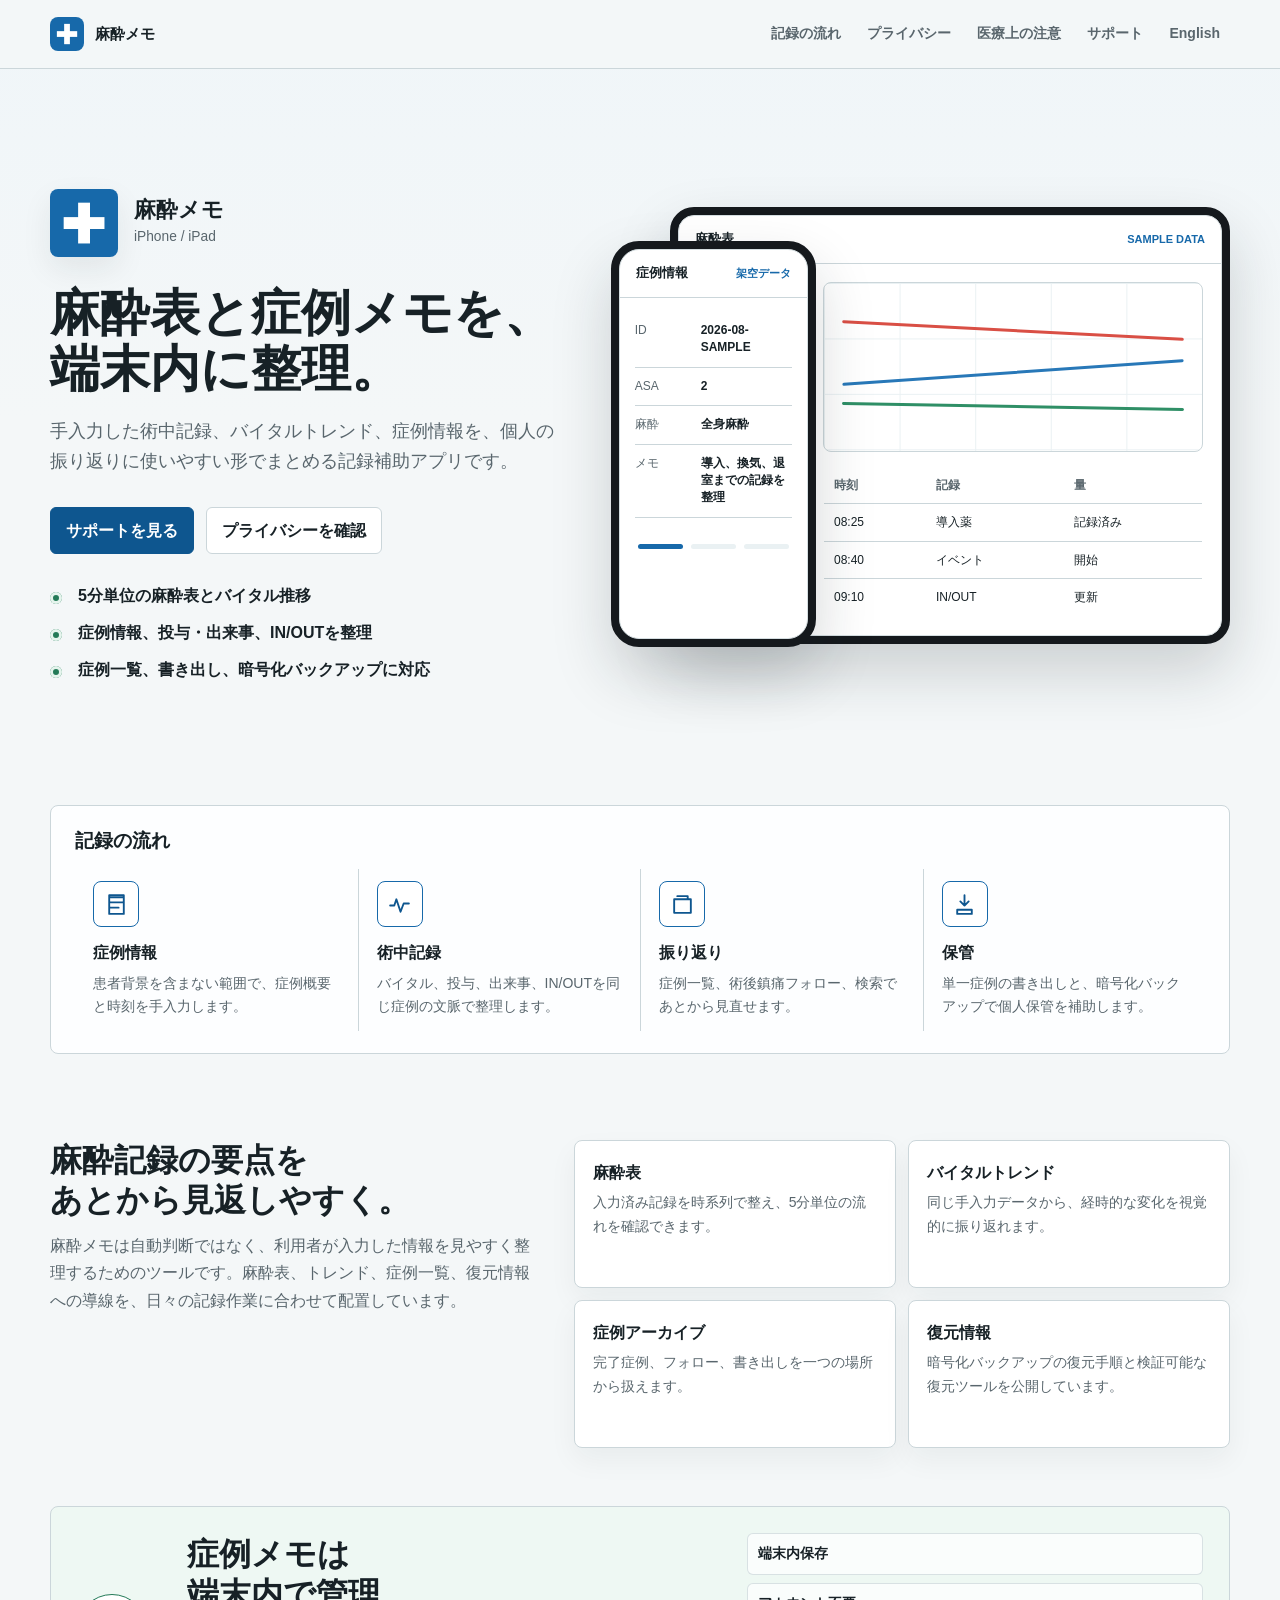
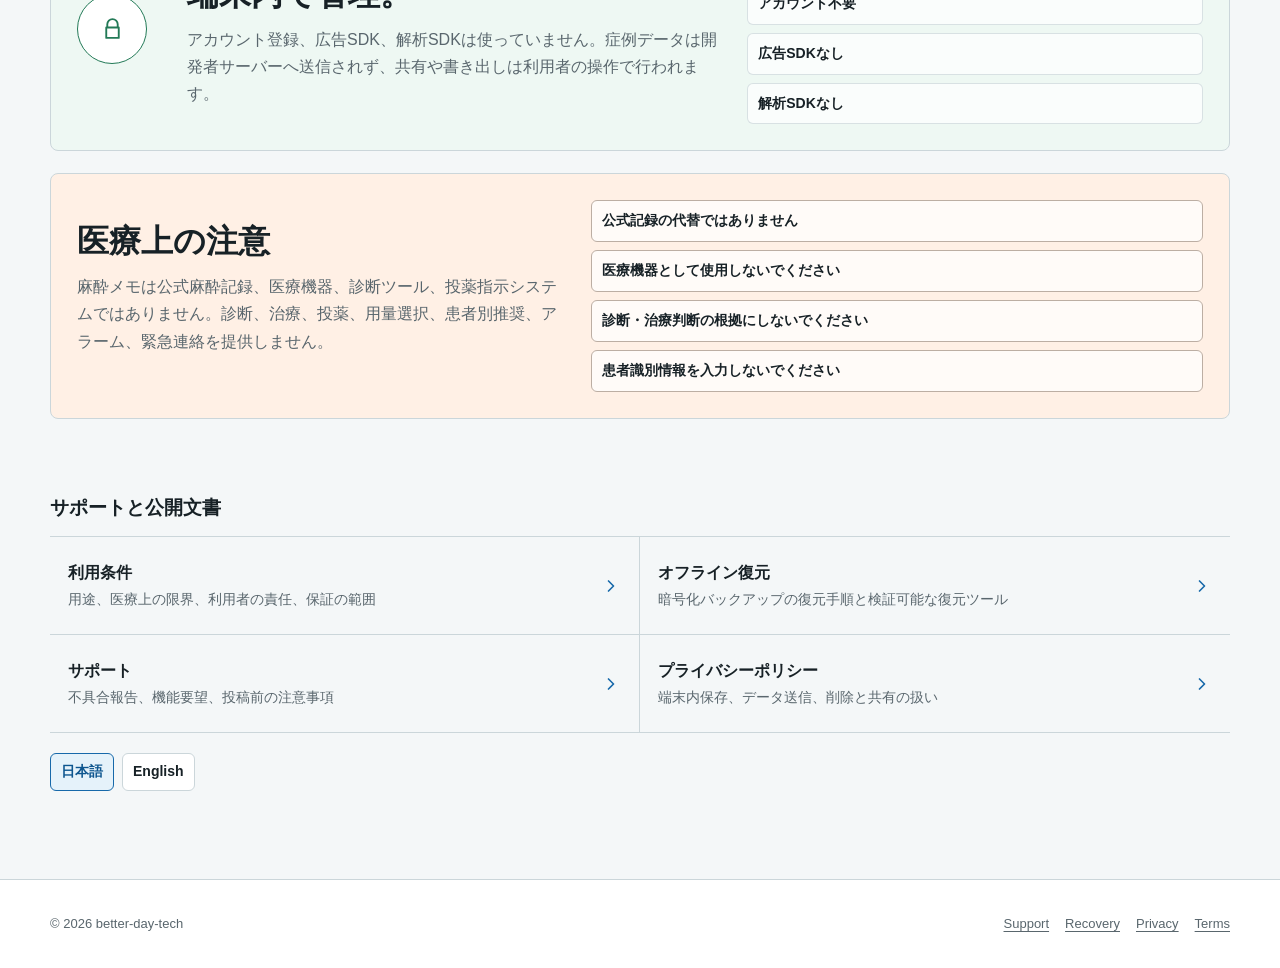
==== commit cb1573f4: "Polish landing page headings" ====
--- a/index.html
+++ b/index.html
@@ -154,7 +154,7 @@
 
   <section class="feature-section" aria-labelledby="features-title">
     <div>
-      <h2 id="features-title">記録補助として、必要な面をまとめる。</h2>
+      <h2 id="features-title"><span class="heading-line">麻酔記録の要点を</span><span class="heading-line">あとから見返しやすく。</span></h2>
       <p>麻酔メモは自動判断ではなく、利用者が入力した情報を見やすく整理するためのツールです。麻酔表、トレンド、症例一覧、復元情報への導線を、日々の記録作業に合わせて配置しています。</p>
     </div>
     <div class="feature-grid">
@@ -182,7 +182,7 @@
       <svg viewBox="0 0 24 24"><path d="M7 11V8a5 5 0 0 1 10 0v3M6 11h12v10H6z"></path></svg>
     </div>
     <div>
-      <h2 id="privacy-title">症例データは、原則として端末内に。</h2>
+      <h2 id="privacy-title"><span class="heading-line">症例メモは</span><span class="heading-line">端末内で管理。</span></h2>
       <p>アカウント登録、広告SDK、解析SDKは使っていません。症例データは開発者サーバーへ送信されず、共有や書き出しは利用者の操作で行われます。</p>
     </div>
     <ul class="privacy-points" aria-label="プライバシー方針">
@@ -195,7 +195,7 @@
 
   <section id="boundary" class="boundary-band" aria-labelledby="boundary-title">
     <div>
-      <h2 id="boundary-title">医療上の位置づけ</h2>
+      <h2 id="boundary-title">医療上の注意</h2>
       <p>麻酔メモは公式麻酔記録、医療機器、診断ツール、投薬指示システムではありません。診断、治療、投薬、用量選択、患者別推奨、アラーム、緊急連絡を提供しません。</p>
     </div>
     <ul class="boundary-list">
--- a/assets/styles.css
+++ b/assets/styles.css
@@ -581,6 +581,11 @@
 .boundary-band h2 {
   font-size: 2rem;
   line-height: 1.25;
+  text-wrap: balance;
+}
+
+.heading-line {
+  display: block;
 }
 
 .feature-grid {
@@ -614,6 +619,7 @@
 }
 
 .boundary-band {
+  grid-template-columns: minmax(280px, 0.8fr) minmax(320px, 1fr);
   background: var(--warning-soft);
 }
 
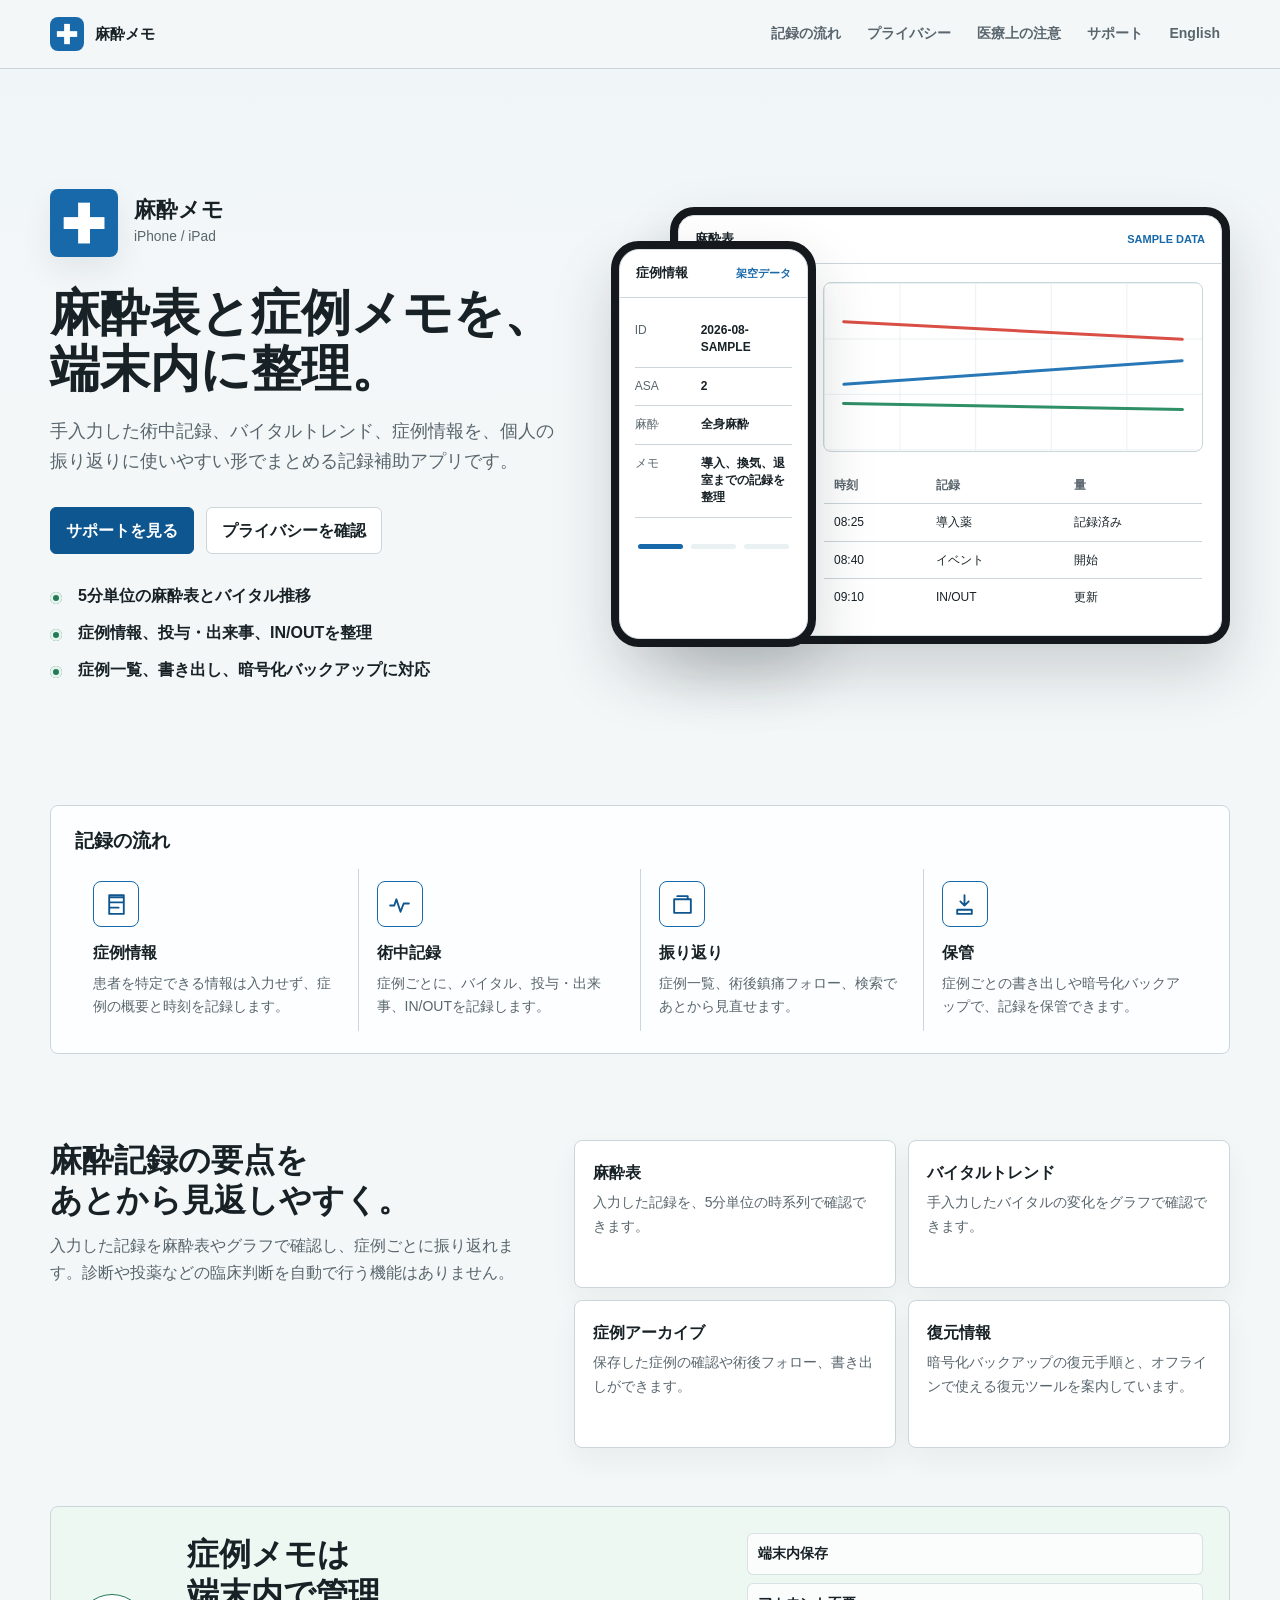
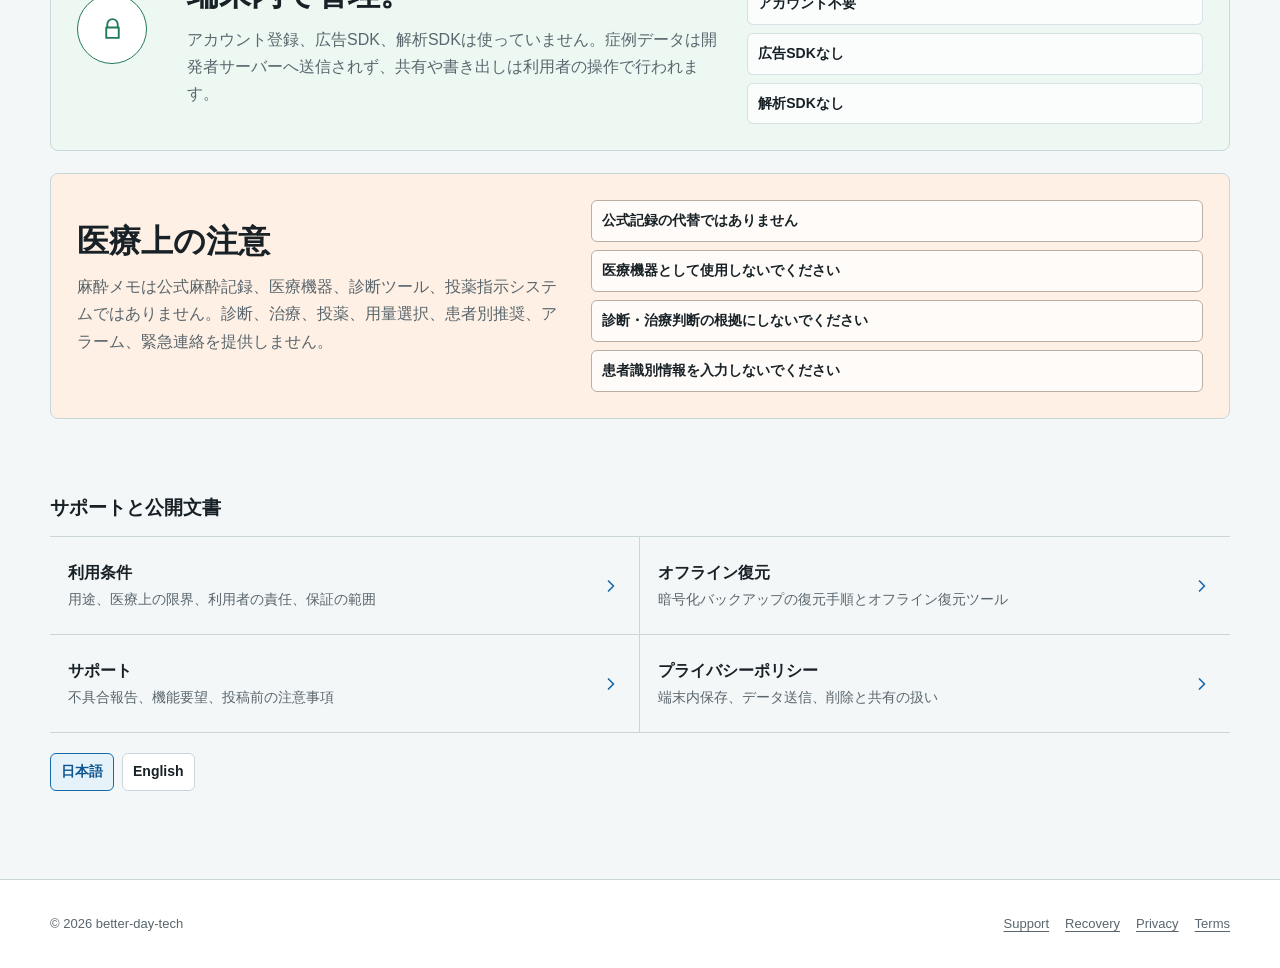
==== commit 11c696b6: "麻酔メモの紹介と記録手順を自然な日英表現に修正" ====
--- a/index.html
+++ b/index.html
@@ -126,14 +126,14 @@
           <svg viewBox="0 0 24 24" aria-hidden="true"><path d="M6 5h12M6 10h12M6 15h8M5 3h14v18H5z"></path></svg>
         </span>
         <strong>症例情報</strong>
-        <p>患者背景を含まない範囲で、症例概要と時刻を手入力します。</p>
+        <p>患者を特定できる情報は入力せず、症例の概要と時刻を記録します。</p>
       </li>
       <li>
         <span class="step-icon">
           <svg viewBox="0 0 24 24" aria-hidden="true"><path d="M3 13h4l2-6 4 12 3-8h5"></path></svg>
         </span>
         <strong>術中記録</strong>
-        <p>バイタル、投与、出来事、IN/OUTを同じ症例の文脈で整理します。</p>
+        <p>症例ごとに、バイタル、投与・出来事、IN/OUTを記録します。</p>
       </li>
       <li>
         <span class="step-icon">
@@ -147,7 +147,7 @@
           <svg viewBox="0 0 24 24" aria-hidden="true"><path d="M12 3v10m0 0 4-4m-4 4-4-4M5 17h14v4H5z"></path></svg>
         </span>
         <strong>保管</strong>
-        <p>単一症例の書き出しと、暗号化バックアップで個人保管を補助します。</p>
+        <p>症例ごとの書き出しや暗号化バックアップで、記録を保管できます。</p>
       </li>
     </ol>
   </section>
@@ -155,24 +155,24 @@
   <section class="feature-section" aria-labelledby="features-title">
     <div>
       <h2 id="features-title"><span class="heading-line">麻酔記録の要点を</span><span class="heading-line">あとから見返しやすく。</span></h2>
-      <p>麻酔メモは自動判断ではなく、利用者が入力した情報を見やすく整理するためのツールです。麻酔表、トレンド、症例一覧、復元情報への導線を、日々の記録作業に合わせて配置しています。</p>
+      <p>入力した記録を麻酔表やグラフで確認し、症例ごとに振り返れます。診断や投薬などの臨床判断を自動で行う機能はありません。</p>
     </div>
     <div class="feature-grid">
       <article>
         <strong>麻酔表</strong>
-        <p>入力済み記録を時系列で整え、5分単位の流れを確認できます。</p>
+        <p>入力した記録を、5分単位の時系列で確認できます。</p>
       </article>
       <article>
         <strong>バイタルトレンド</strong>
-        <p>同じ手入力データから、経時的な変化を視覚的に振り返れます。</p>
+        <p>手入力したバイタルの変化をグラフで確認できます。</p>
       </article>
       <article>
         <strong>症例アーカイブ</strong>
-        <p>完了症例、フォロー、書き出しを一つの場所から扱えます。</p>
+        <p>保存した症例の確認や術後フォロー、書き出しができます。</p>
       </article>
       <article>
         <strong>復元情報</strong>
-        <p>暗号化バックアップの復元手順と検証可能な復元ツールを公開しています。</p>
+        <p>暗号化バックアップの復元手順と、オフラインで使える復元ツールを案内しています。</p>
       </article>
     </div>
   </section>
@@ -219,7 +219,7 @@
       <a class="action-link" href="./recovery/">
         <span>
           <span class="action-title">オフライン復元</span>
-          <span class="action-description">暗号化バックアップの復元手順と検証可能な復元ツール</span>
+          <span class="action-description">暗号化バックアップの復元手順とオフライン復元ツール</span>
         </span>
         <svg class="action-mark" viewBox="0 0 24 24" aria-hidden="true"><path d="m9 18 6-6-6-6"></path></svg>
       </a>
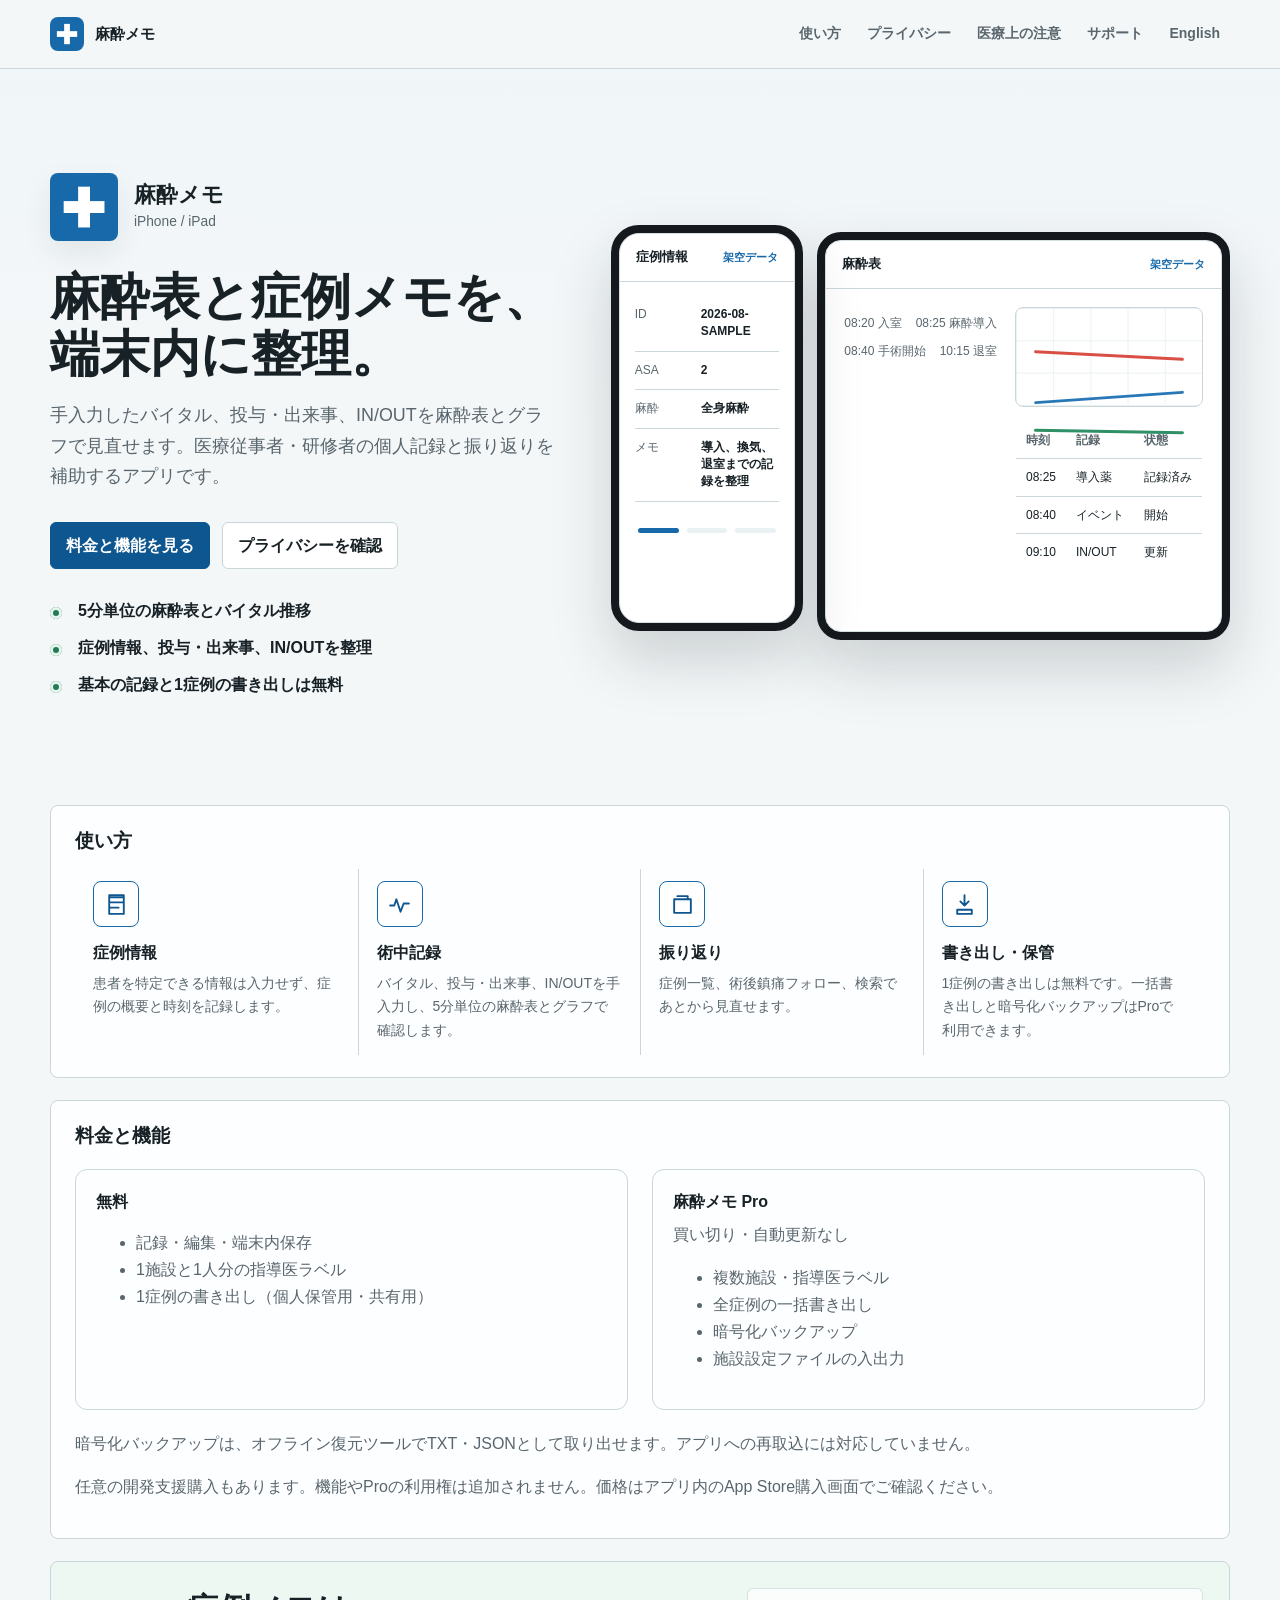
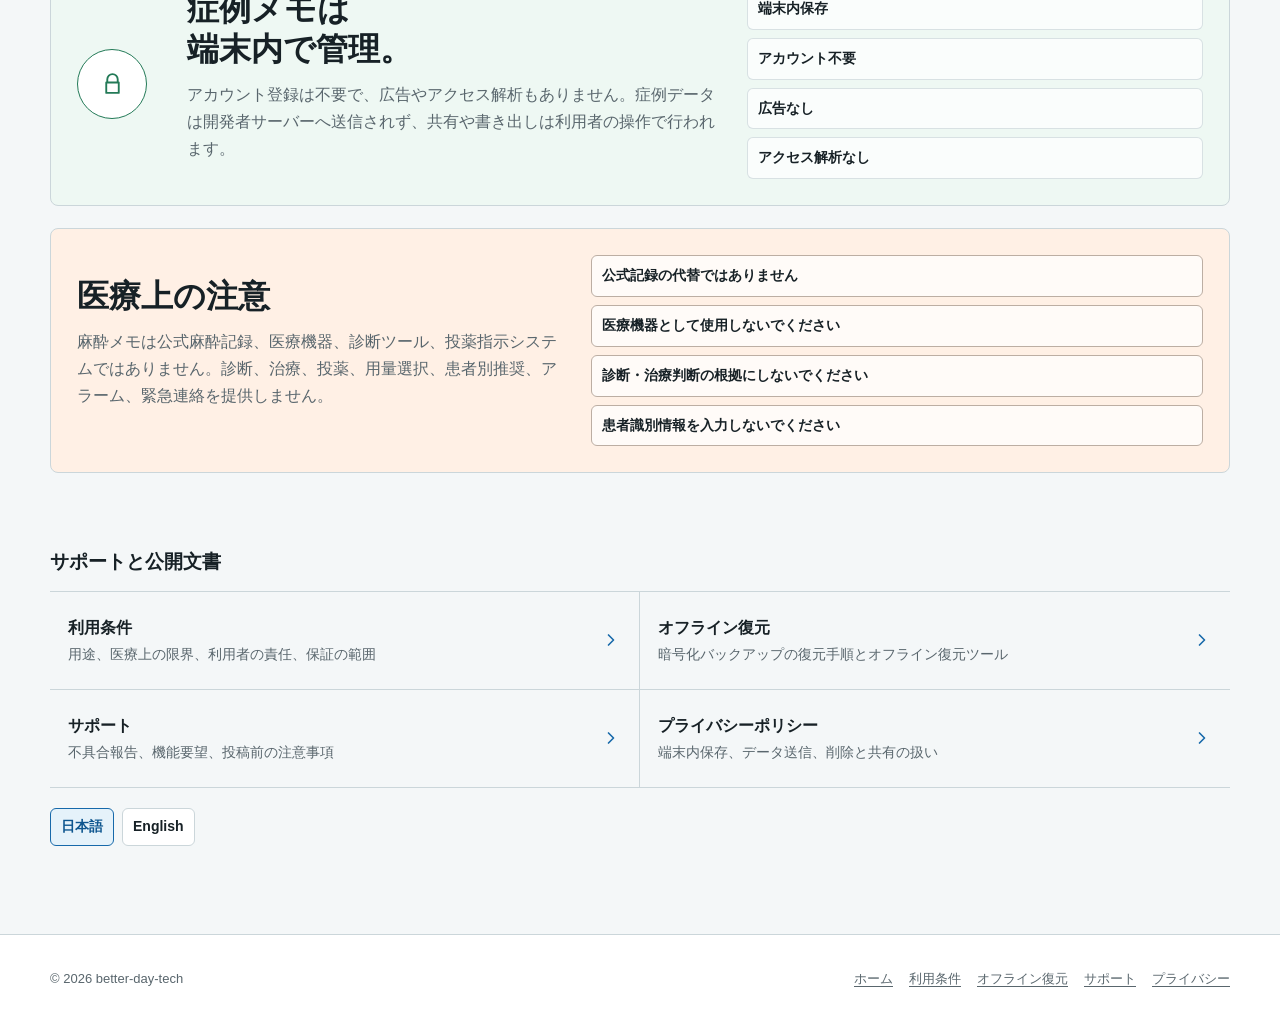
==== commit ea279e41: "Align Japanese and English site copy with reviewed app behavior" ====
--- a/index.html
+++ b/index.html
@@ -32,7 +32,7 @@
       <span>麻酔メモ</span>
     </a>
     <nav class="site-nav" aria-label="メインナビゲーション">
-      <a href="#workflow">記録の流れ</a>
+      <a href="#workflow">使い方</a>
       <a href="#privacy">プライバシー</a>
       <a href="#boundary">医療上の注意</a>
       <a href="./support/">サポート</a>
@@ -55,15 +55,15 @@
         </span>
       </div>
       <h1 id="hero-title">麻酔表と症例メモを、<br>端末内に整理。</h1>
-      <p class="lead">手入力した術中記録、バイタルトレンド、症例情報を、個人の振り返りに使いやすい形でまとめる記録補助アプリです。</p>
+      <p class="lead">手入力したバイタル、投与・出来事、IN/OUTを麻酔表とグラフで見直せます。医療従事者・研修者の個人記録と振り返りを補助するアプリです。</p>
       <div class="hero-actions">
-        <a class="primary-link" href="./support/">サポートを見る</a>
+        <a class="primary-link" href="#purchase">料金と機能を見る</a>
         <a class="secondary-link" href="./privacy/">プライバシーを確認</a>
       </div>
       <ul class="hero-proof" aria-label="主な特徴">
         <li>5分単位の麻酔表とバイタル推移</li>
         <li>症例情報、投与・出来事、IN/OUTを整理</li>
-        <li>症例一覧、書き出し、暗号化バックアップに対応</li>
+        <li>基本の記録と1症例の書き出しは無料</li>
       </ul>
     </div>
 
@@ -90,7 +90,7 @@
         <div class="mock-screen tablet-screen">
           <div class="mock-bar">
             <span>麻酔表</span>
-            <strong>SAMPLE DATA</strong>
+            <strong>架空データ</strong>
           </div>
           <div class="chart-layout">
             <div class="timeline">
@@ -107,7 +107,7 @@
               </div>
             </div>
             <table class="mock-table">
-              <tr><th>時刻</th><th>記録</th><th>量</th></tr>
+              <tr><th>時刻</th><th>記録</th><th>状態</th></tr>
               <tr><td>08:25</td><td>導入薬</td><td>記録済み</td></tr>
               <tr><td>08:40</td><td>イベント</td><td>開始</td></tr>
               <tr><td>09:10</td><td>IN/OUT</td><td>更新</td></tr>
@@ -119,7 +119,7 @@
   </section>
 
   <section id="workflow" class="workflow-panel" aria-labelledby="workflow-title">
-    <h2 id="workflow-title">記録の流れ</h2>
+    <h2 id="workflow-title">使い方</h2>
     <ol class="workflow-list">
       <li>
         <span class="step-icon">
@@ -133,7 +133,7 @@
           <svg viewBox="0 0 24 24" aria-hidden="true"><path d="M3 13h4l2-6 4 12 3-8h5"></path></svg>
         </span>
         <strong>術中記録</strong>
-        <p>症例ごとに、バイタル、投与・出来事、IN/OUTを記録します。</p>
+        <p>バイタル、投与・出来事、IN/OUTを手入力し、5分単位の麻酔表とグラフで確認します。</p>
       </li>
       <li>
         <span class="step-icon">
@@ -146,36 +146,22 @@
         <span class="step-icon">
           <svg viewBox="0 0 24 24" aria-hidden="true"><path d="M12 3v10m0 0 4-4m-4 4-4-4M5 17h14v4H5z"></path></svg>
         </span>
-        <strong>保管</strong>
-        <p>症例ごとの書き出しや暗号化バックアップで、記録を保管できます。</p>
+        <strong>書き出し・保管</strong>
+        <p>1症例の書き出しは無料です。一括書き出しと暗号化バックアップはProで利用できます。</p>
       </li>
     </ol>
   </section>
 
-  <section class="feature-section" aria-labelledby="features-title">
-    <div>
-      <h2 id="features-title"><span class="heading-line">麻酔記録の要点を</span><span class="heading-line">あとから見返しやすく。</span></h2>
-      <p>入力した記録を麻酔表やグラフで確認し、症例ごとに振り返れます。診断や投薬などの臨床判断を自動で行う機能はありません。</p>
-    </div>
-    <div class="feature-grid">
-      <article>
-        <strong>麻酔表</strong>
-        <p>入力した記録を、5分単位の時系列で確認できます。</p>
-      </article>
-      <article>
-        <strong>バイタルトレンド</strong>
-        <p>手入力したバイタルの変化をグラフで確認できます。</p>
-      </article>
-      <article>
-        <strong>症例アーカイブ</strong>
-        <p>保存した症例の確認や術後フォロー、書き出しができます。</p>
-      </article>
-      <article>
-        <strong>復元情報</strong>
-        <p>暗号化バックアップの復元手順と、オフラインで使える復元ツールを案内しています。</p>
-      </article>
-    </div>
-  </section>
+  <section id="purchase" class="workflow-panel" aria-labelledby="purchase-title">
+    <h2 id="purchase-title">料金と機能</h2>
+    <div class="purchase-grid">
+      <div><h3>無料</h3><ul><li>記録・編集・端末内保存</li><li>1施設と1人分の指導医ラベル</li><li>1症例の書き出し（個人保管用・共有用）</li></ul></div>
+      <div><h3>麻酔メモ Pro</h3><p>買い切り・自動更新なし</p><ul><li>複数施設・指導医ラベル</li><li>全症例の一括書き出し</li><li>暗号化バックアップ</li><li>施設設定ファイルの入出力</li></ul></div>
+    </div>
+    <p>暗号化バックアップは、オフライン復元ツールでTXT・JSONとして取り出せます。アプリへの再取込には対応していません。</p>
+    <p>任意の開発支援購入もあります。機能やProの利用権は追加されません。価格はアプリ内のApp Store購入画面でご確認ください。</p>
+  </section>
+
 
   <section id="privacy" class="privacy-band" aria-labelledby="privacy-title">
     <div class="privacy-lock" aria-hidden="true">
@@ -183,13 +169,13 @@
     </div>
     <div>
       <h2 id="privacy-title"><span class="heading-line">症例メモは</span><span class="heading-line">端末内で管理。</span></h2>
-      <p>アカウント登録、広告SDK、解析SDKは使っていません。症例データは開発者サーバーへ送信されず、共有や書き出しは利用者の操作で行われます。</p>
+      <p>アカウント登録は不要で、広告やアクセス解析もありません。症例データは開発者サーバーへ送信されず、共有や書き出しは利用者の操作で行われます。</p>
     </div>
     <ul class="privacy-points" aria-label="プライバシー方針">
       <li>端末内保存</li>
       <li>アカウント不要</li>
-      <li>広告SDKなし</li>
-      <li>解析SDKなし</li>
+      <li>広告なし</li>
+      <li>アクセス解析なし</li>
     </ul>
   </section>
 
@@ -249,10 +235,11 @@
   <div class="footer-inner">
     <span>© 2026 better-day-tech</span>
     <nav class="footer-links" aria-label="フッターナビゲーション">
-      <a href="./support/">Support</a>
-      <a href="./recovery/">Recovery</a>
-      <a href="./privacy/">Privacy</a>
-      <a href="./terms/">Terms</a>
+      <a href="./">ホーム</a>
+      <a href="./terms/">利用条件</a>
+      <a href="./recovery/">オフライン復元</a>
+      <a href="./support/">サポート</a>
+      <a href="./privacy/">プライバシー</a>
     </nav>
   </div>
 </footer>
--- a/assets/styles.css
+++ b/assets/styles.css
@@ -1373,3 +1373,19 @@
     scroll-behavior: auto;
   }
 }
+
+/* Clear comparisons and non-overlapping illustrative screens. */
+.purchase-grid { display: grid; grid-template-columns: repeat(2, minmax(0, 1fr)); gap: 24px; margin: 20px 0; }
+.purchase-grid > div { padding: 20px; border: 1px solid var(--border); border-radius: 12px; }
+.purchase-grid h3 { margin-top: 0; }
+.notice { margin-bottom: 36px; }
+.device-showcase { display: grid; grid-template-columns: minmax(130px, .7fr) minmax(0, 1.5fr); gap: 14px; align-items: center; min-height: 420px; }
+.device-showcase .phone-frame, .device-showcase .tablet-frame { position: relative; inset: auto; width: 100%; box-sizing: border-box; }
+.device-showcase .phone-frame { align-self: end; margin-bottom: 16px; }
+.device-showcase .chart-layout { grid-template-columns: minmax(0, 1fr); }
+.device-showcase .timeline { display: flex; flex-wrap: wrap; gap: 8px 14px; }
+.device-showcase .trend-card, .device-showcase .trend-grid { min-height: 100px; height: 100px; }
+.document-page h1 { text-wrap: balance; }
+@media (max-width: 600px) { .purchase-grid { grid-template-columns: 1fr; } .device-showcase { grid-template-columns: minmax(115px, .65fr) minmax(0, 1.35fr); gap: 8px; } }
+
+@media (max-width: 600px) { .device-showcase { display: block; min-height: 0; } .device-showcase .phone-frame { display: none; } .device-showcase .tablet-frame { transform: none; width: 100%; } }
